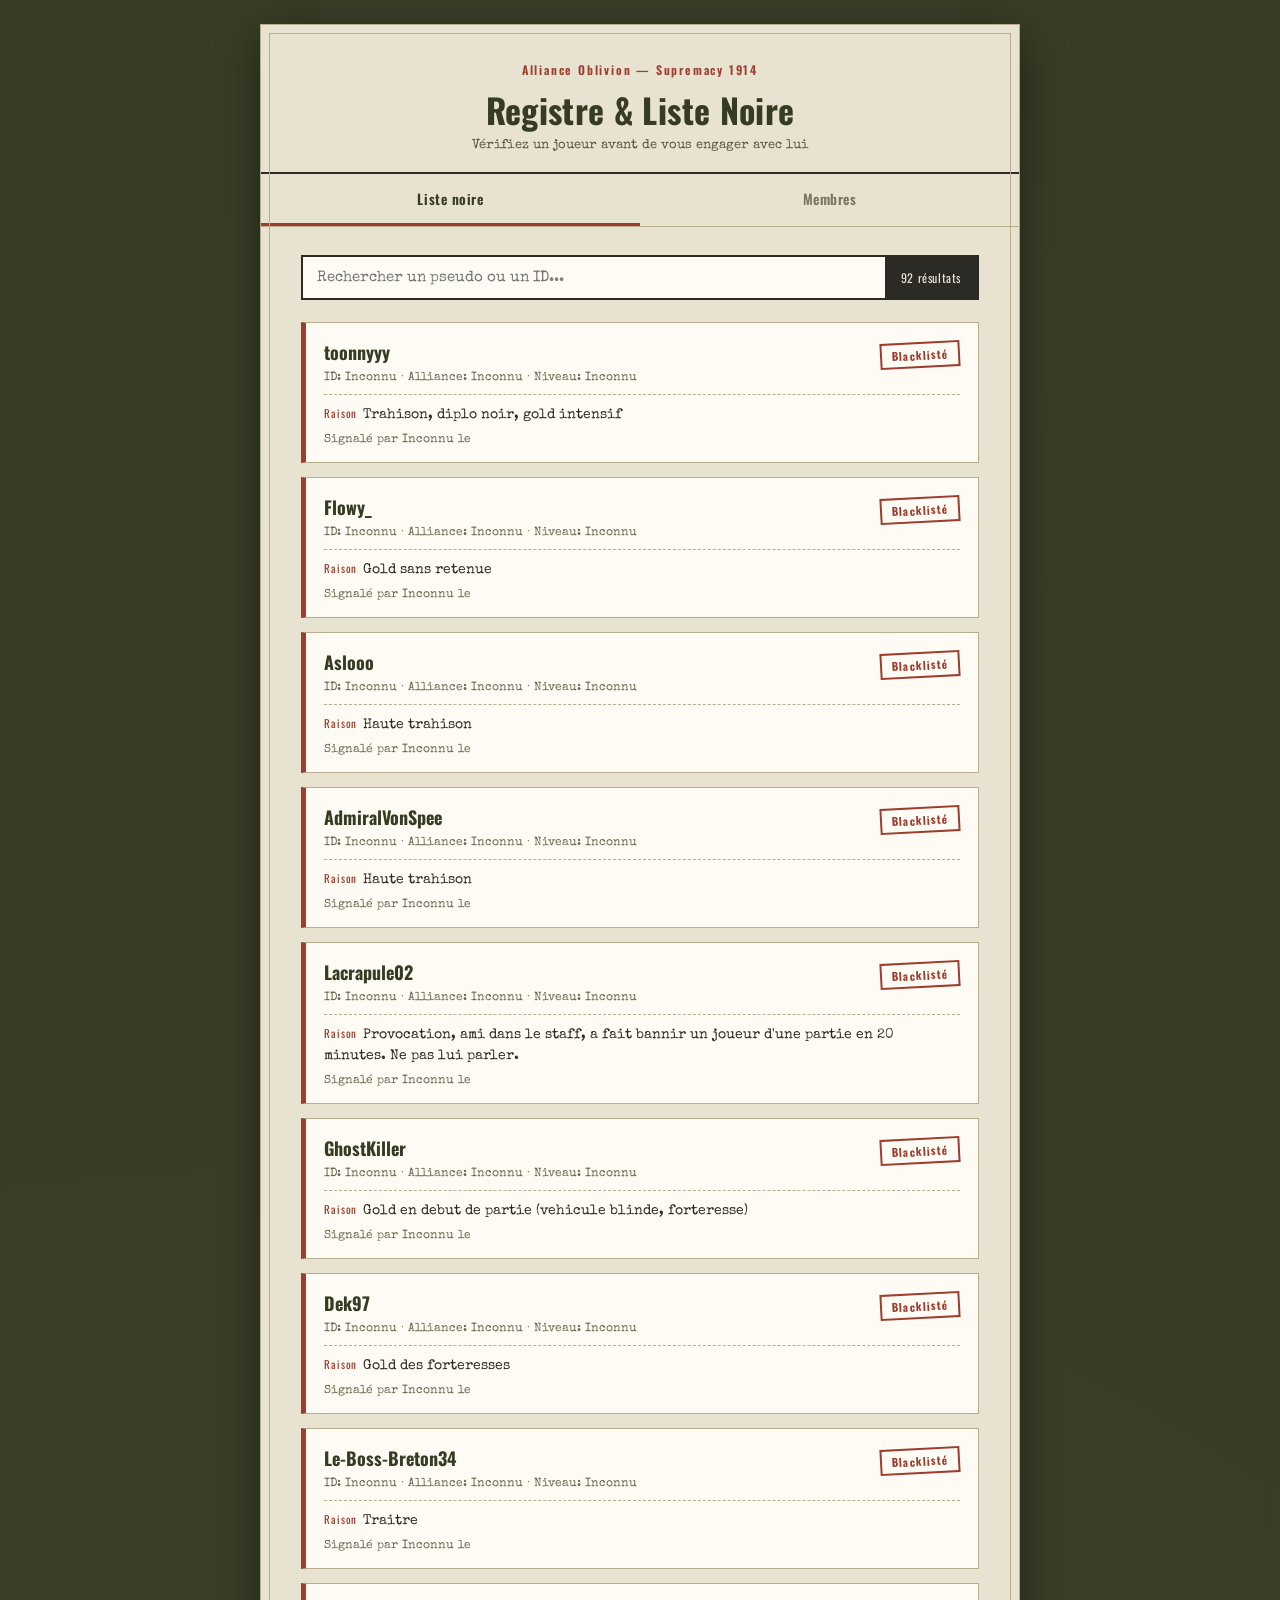
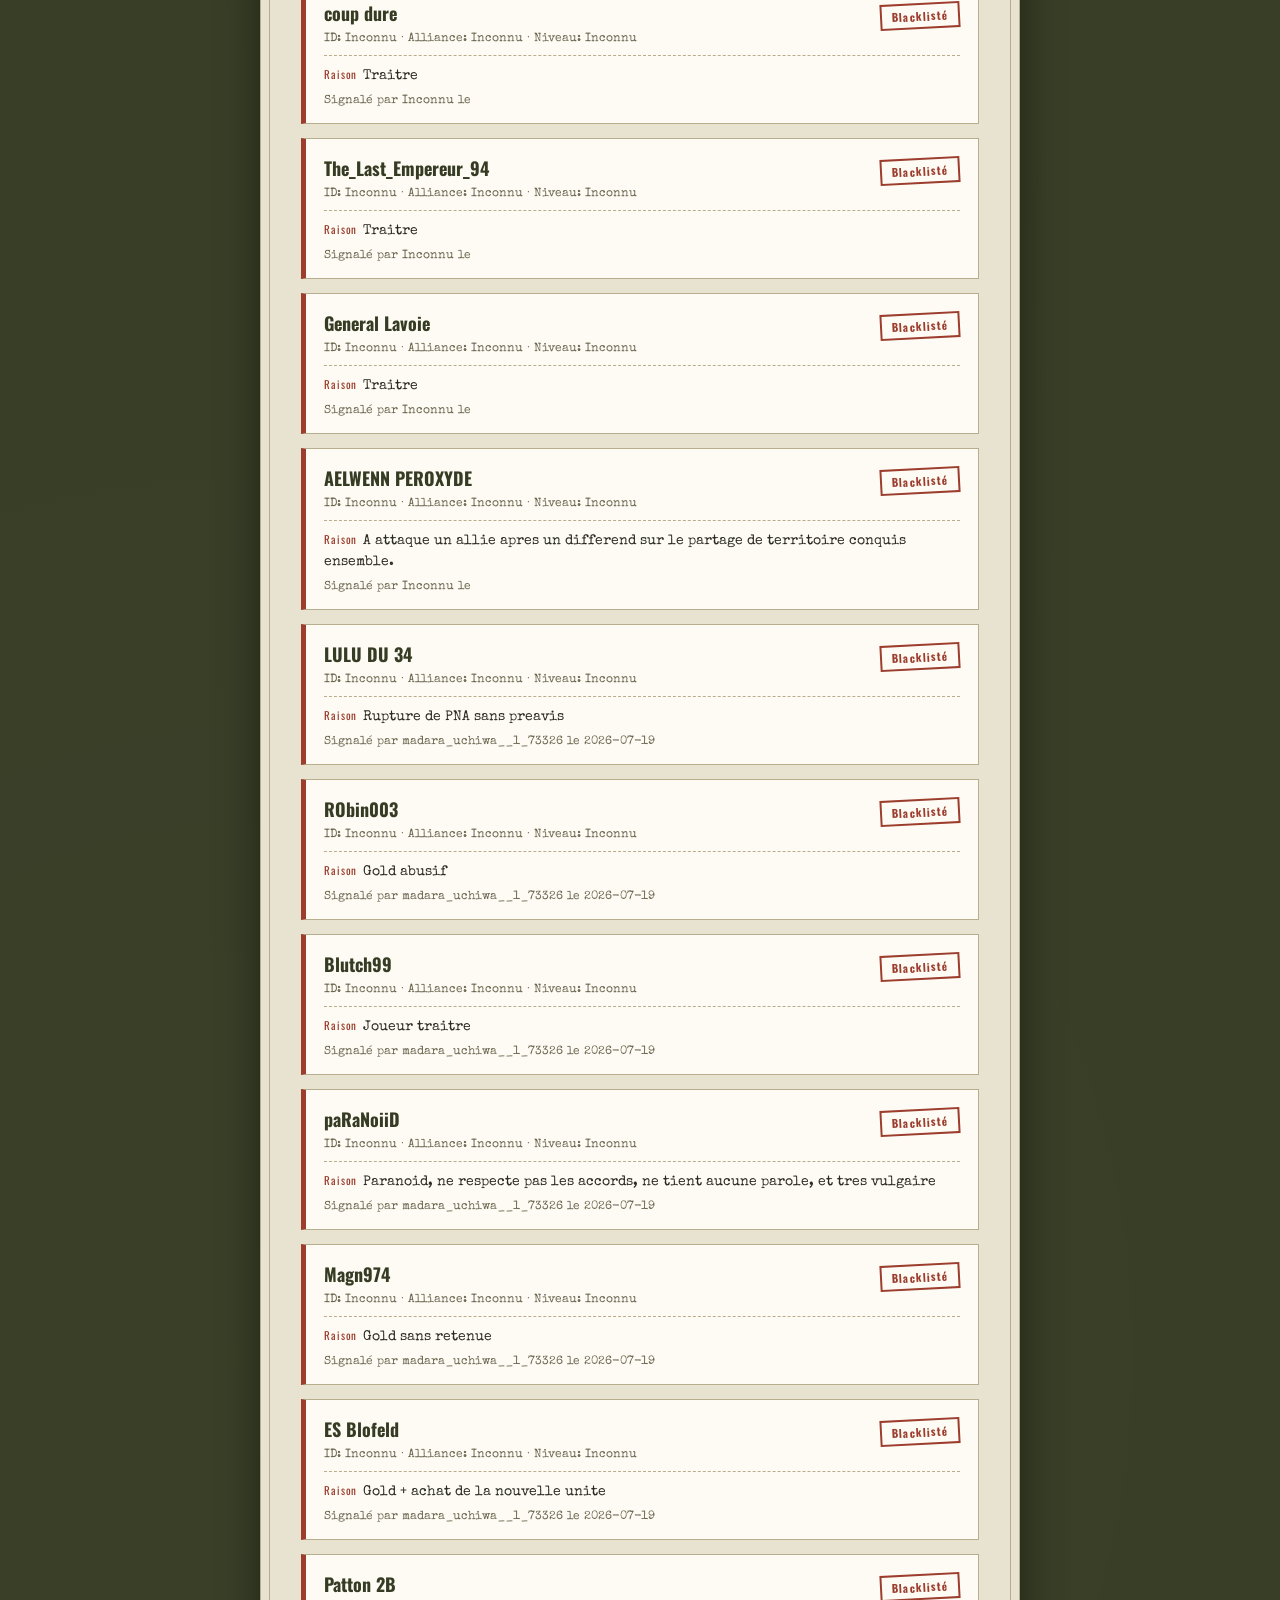
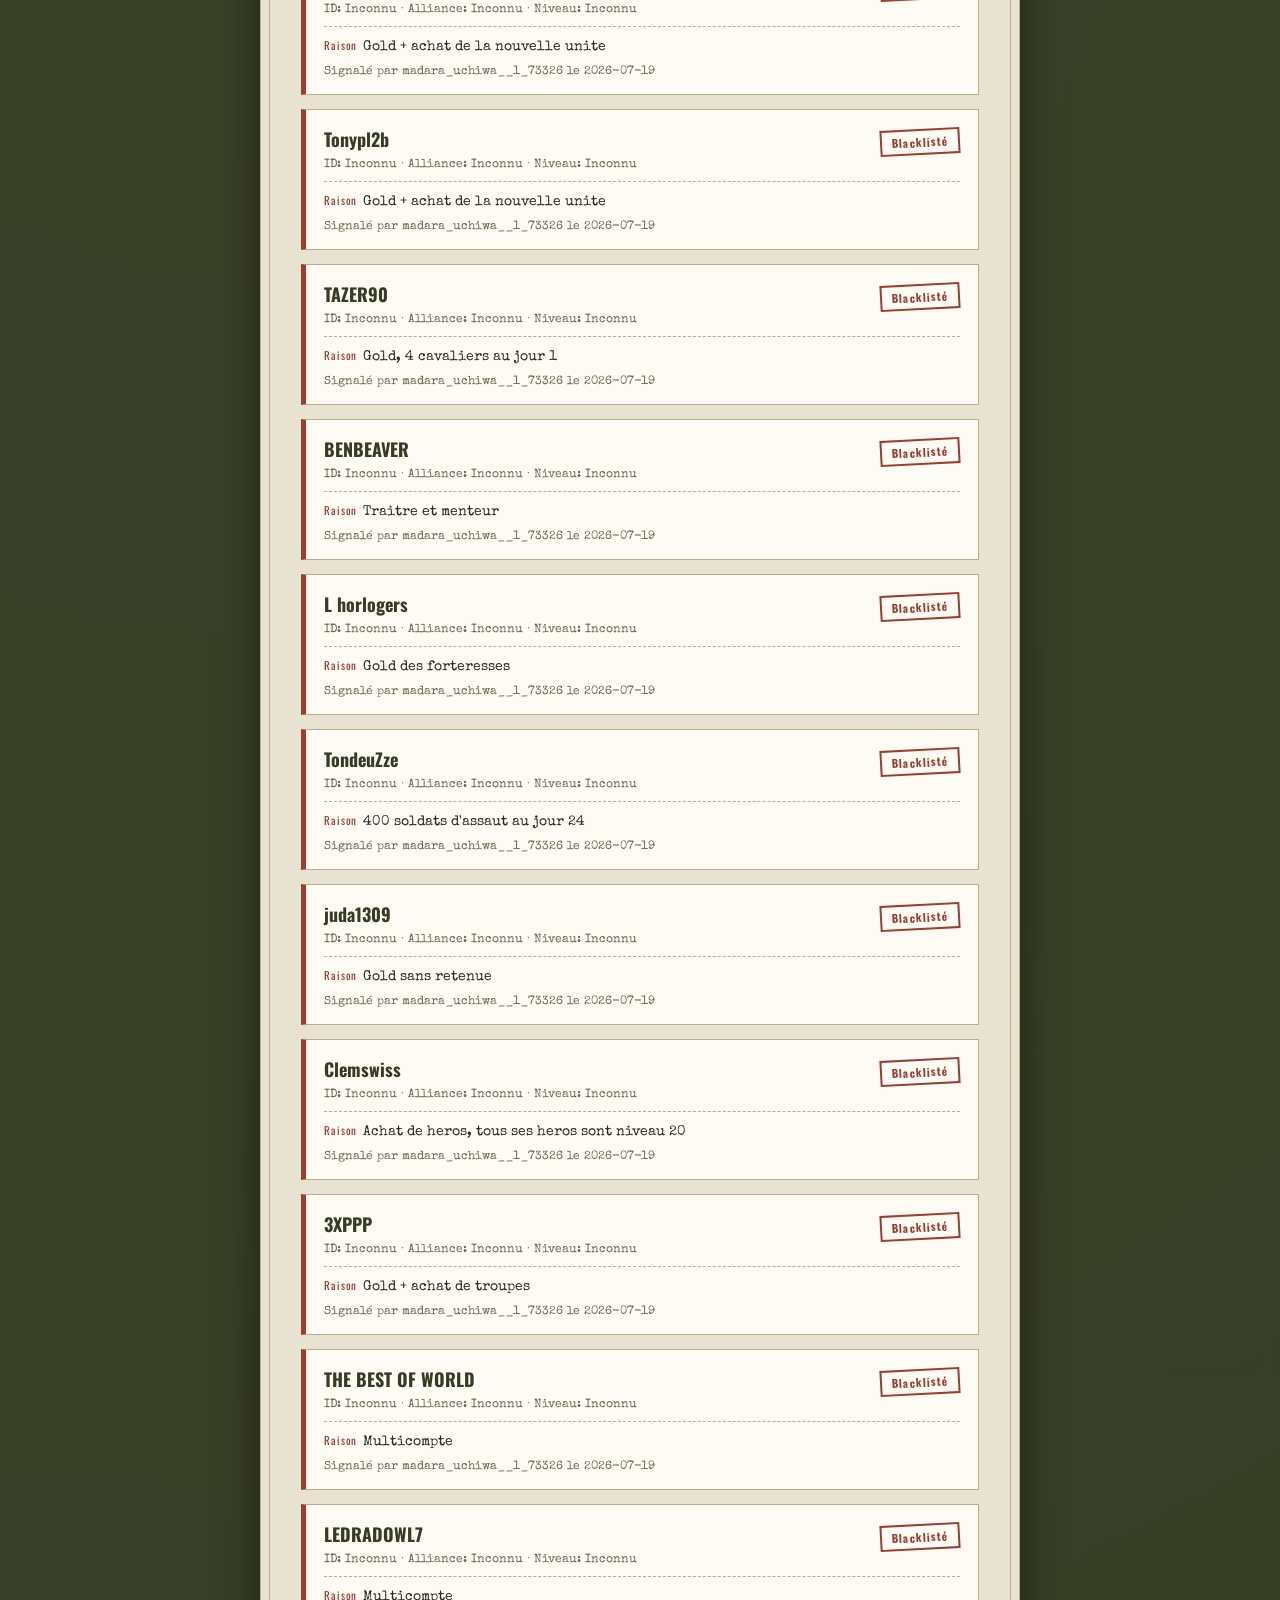
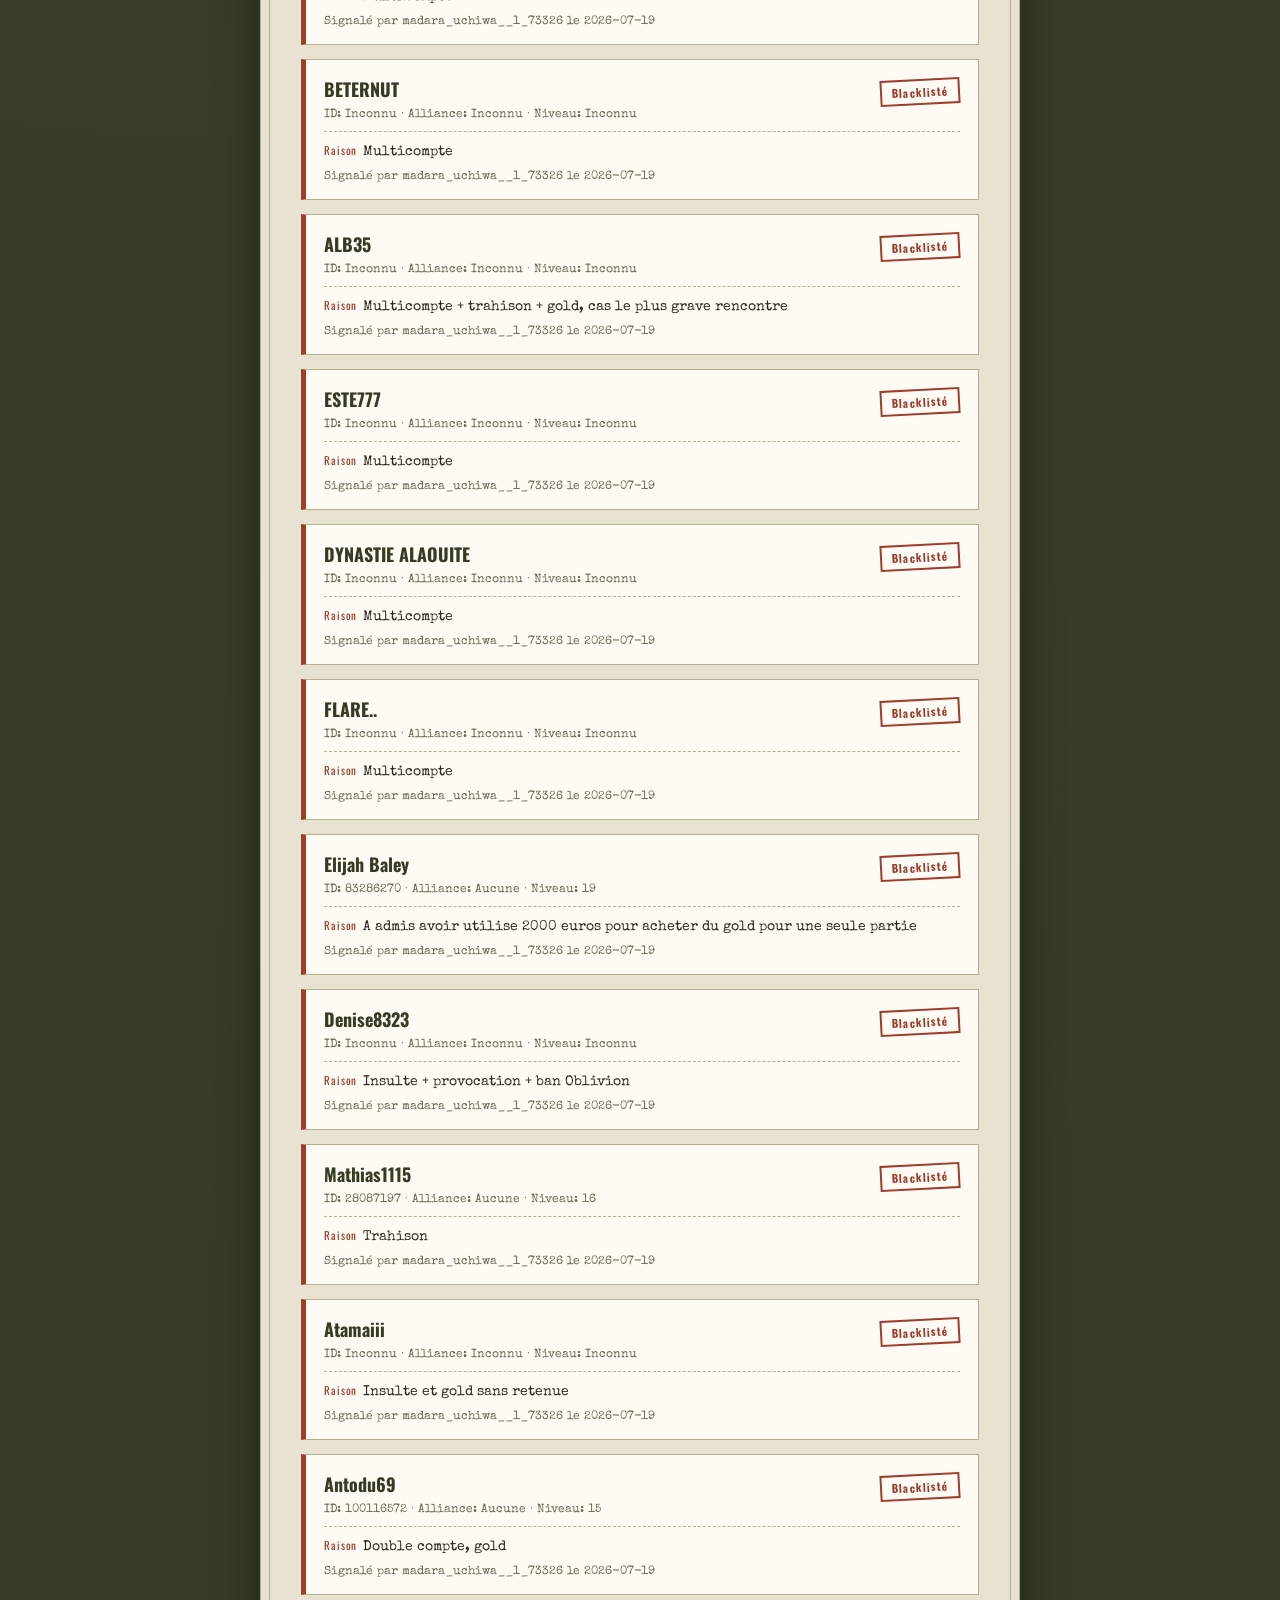
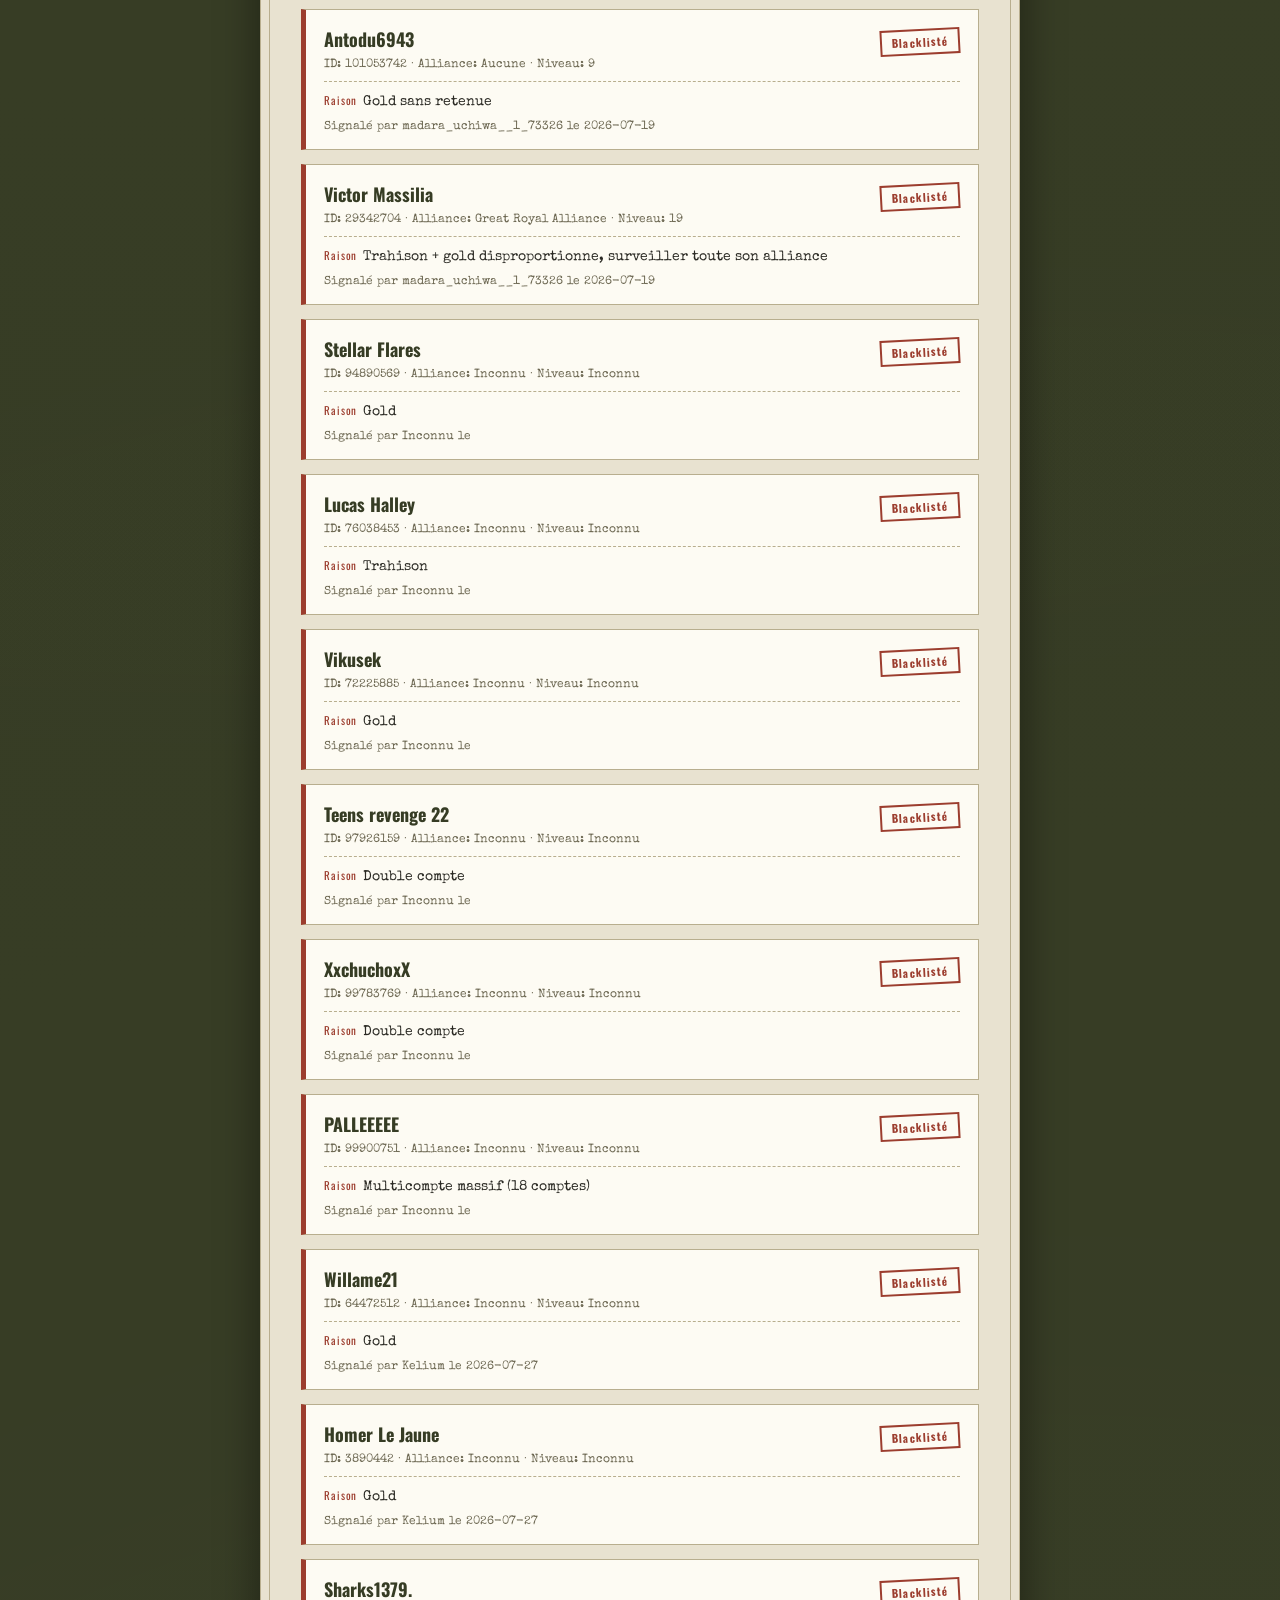
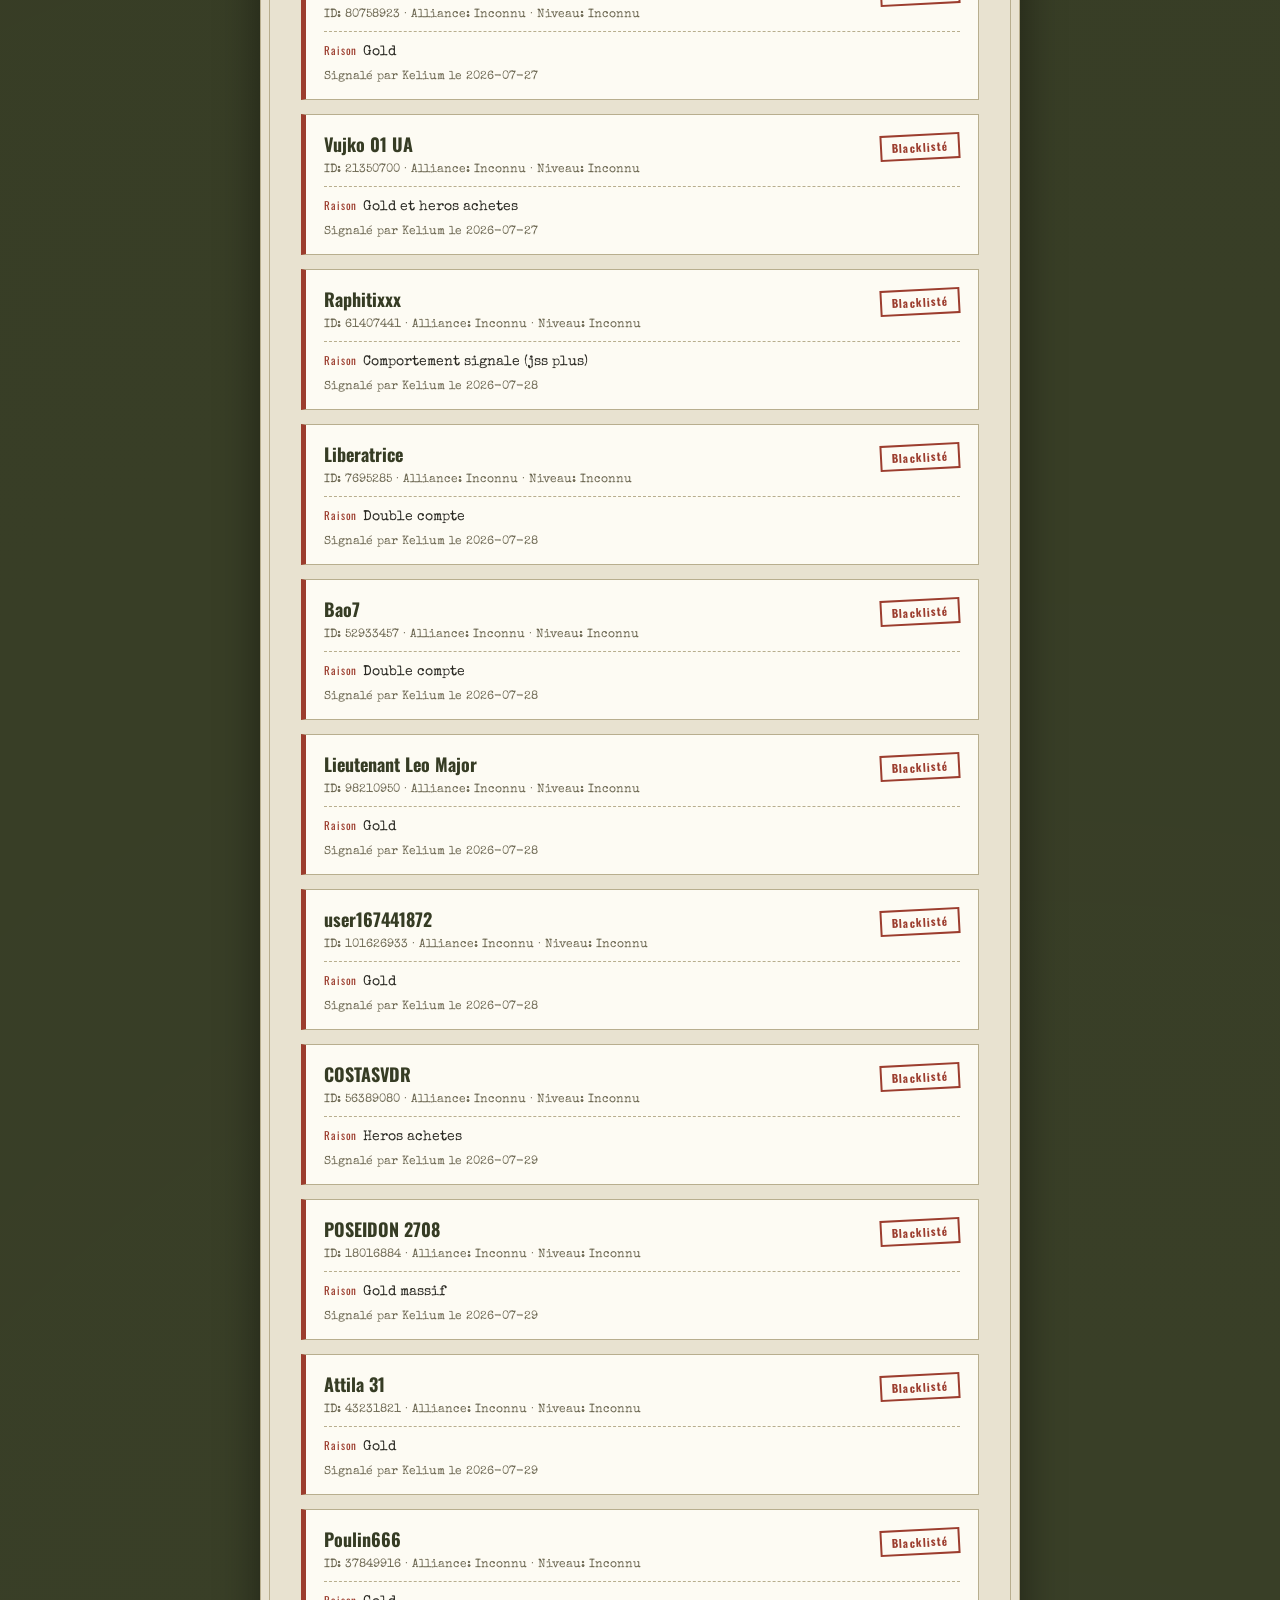
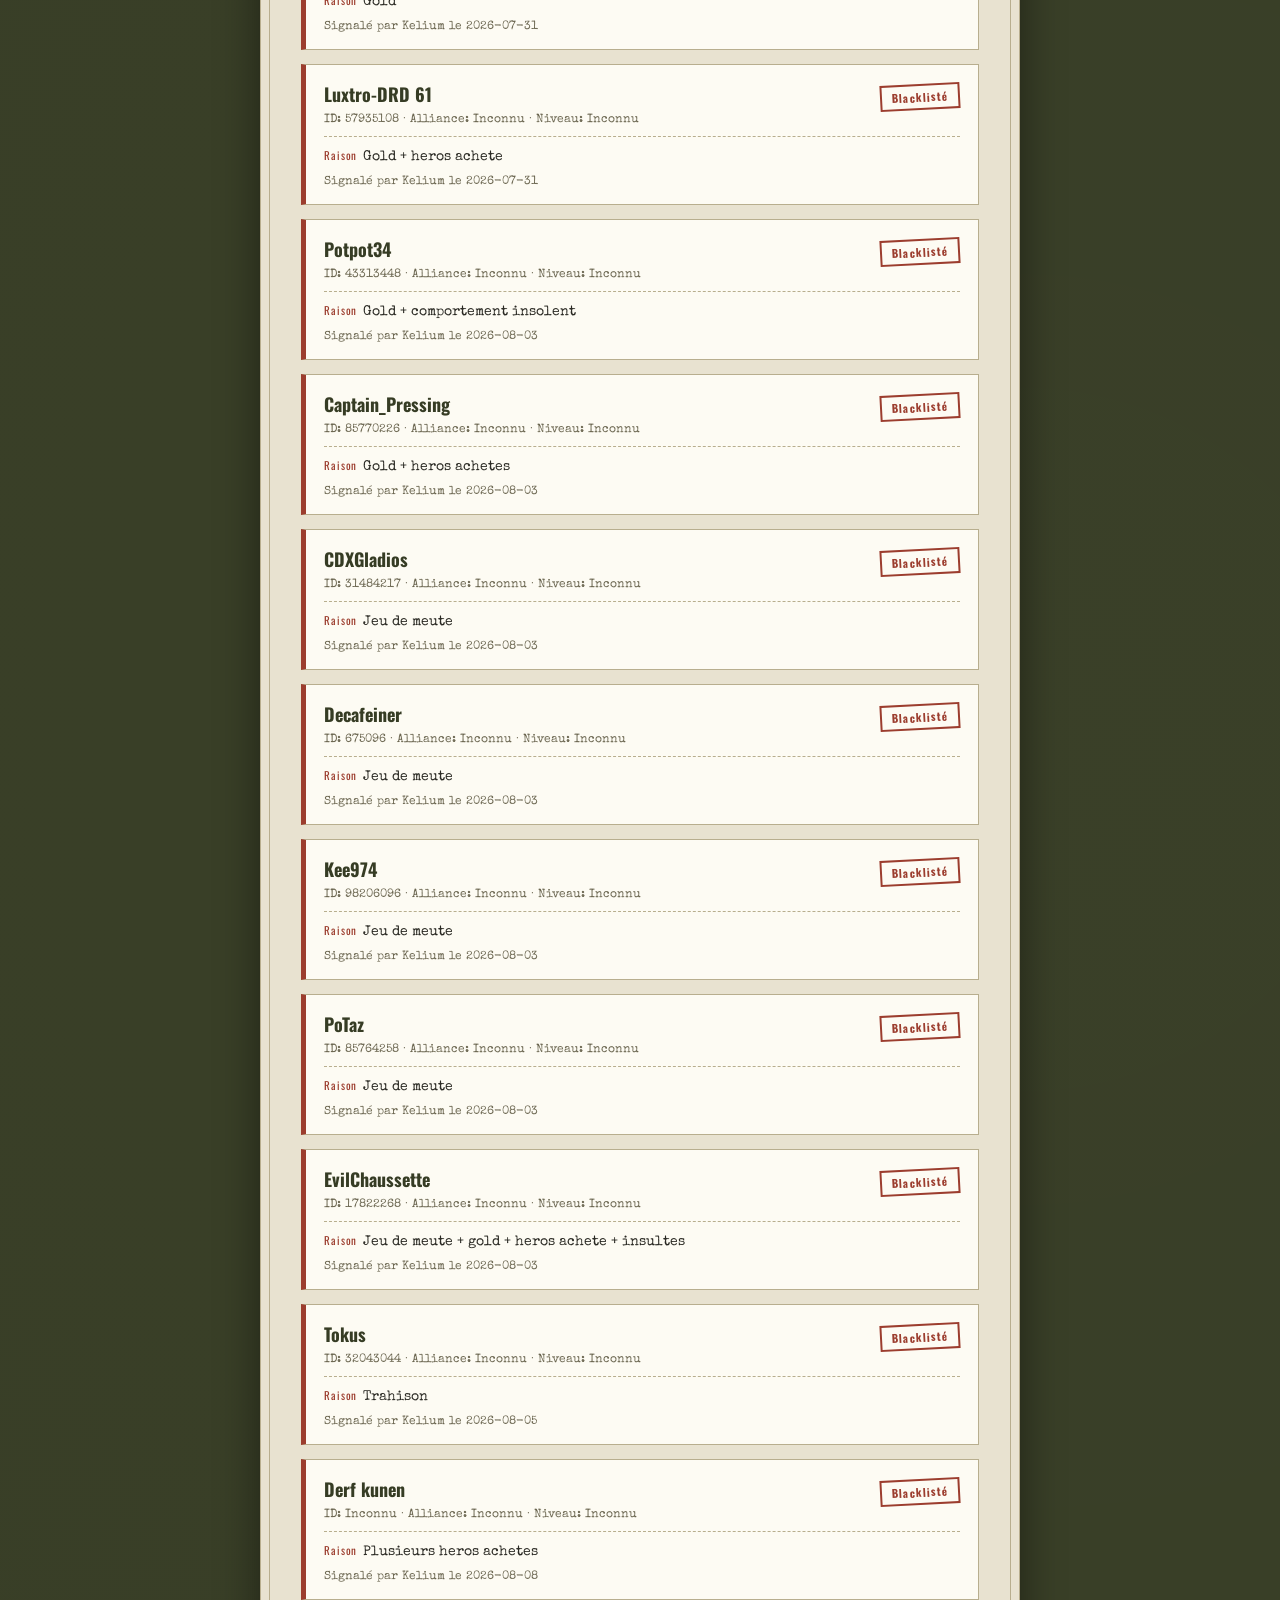
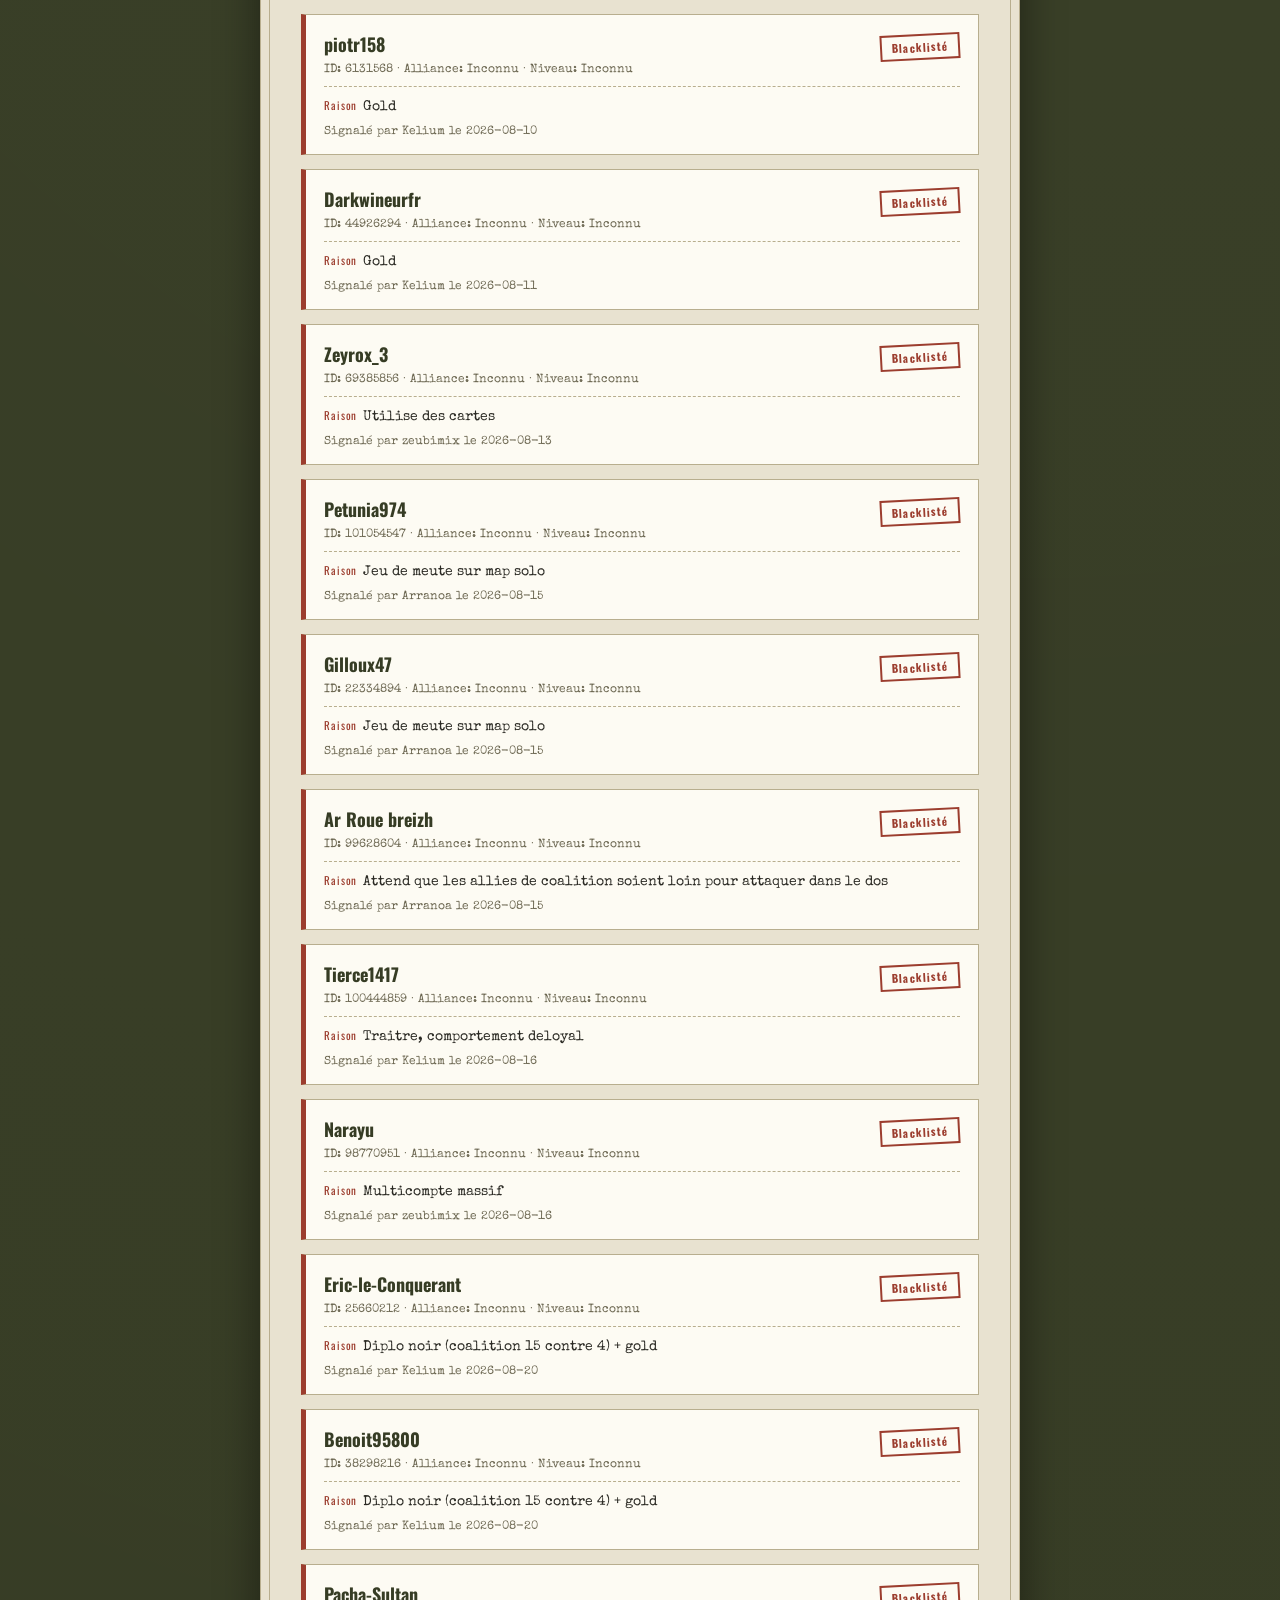
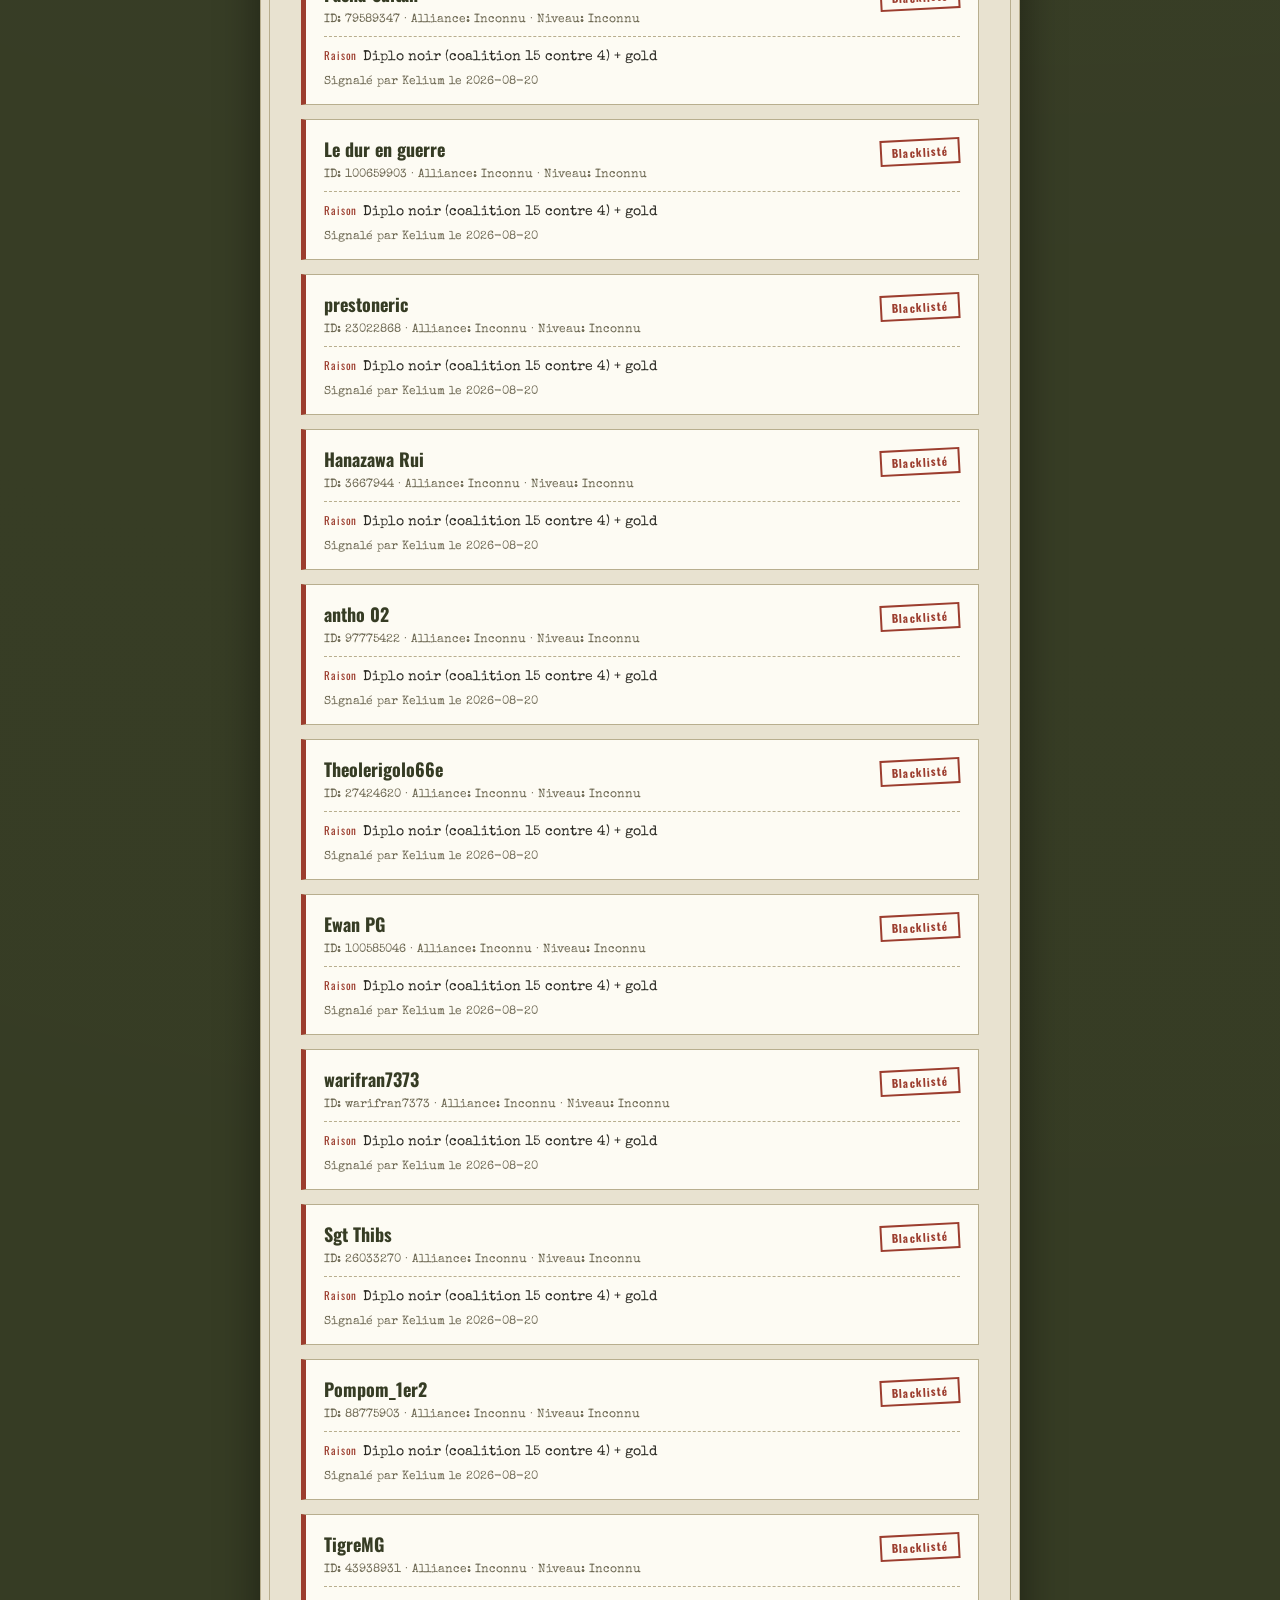
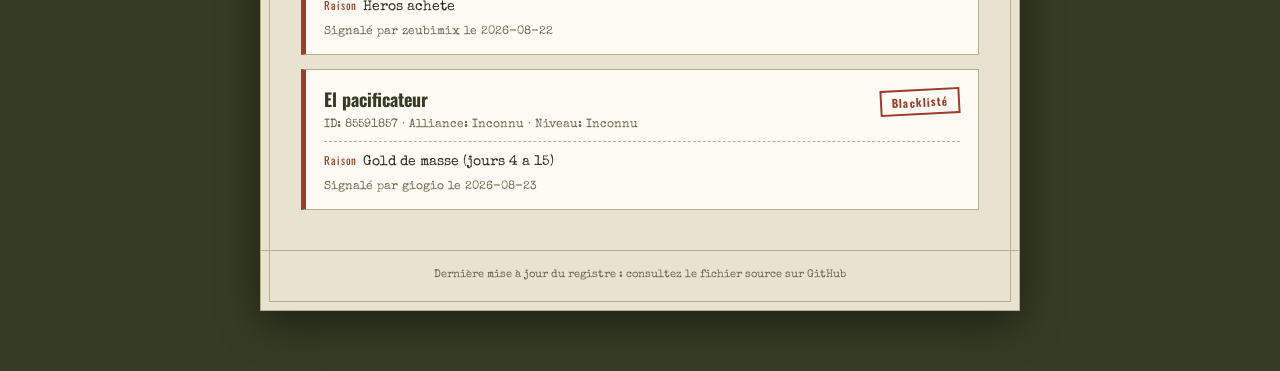
==== index.html @ e29a1b18 "Rename index.html.txt to index.html" ====
<!DOCTYPE html>
<html lang="fr">
<head>
<meta charset="UTF-8">
<meta name="viewport" content="width=device-width, initial-scale=1.0">
<title>Oblivion — Registre d'Alliance</title>
<style>
  @import url('https://fonts.googleapis.com/css2?family=Special+Elite&family=Oswald:wght@400;600;700&display=swap');

  :root {
    --paper: #e8e2d0;
    --paper-dark: #dcd4bc;
    --ink: #2b2a24;
    --olive: #4a5232;
    --olive-dark: #363c24;
    --rust: #9c3d2e;
    --rust-dark: #7a2f22;
    --gold: #a9884f;
    --line: #b8ae8e;
  }

  * { box-sizing: border-box; }

  body {
    margin: 0;
    background: var(--olive-dark);
    background-image:
      radial-gradient(circle at 20% 20%, rgba(255,255,255,0.02) 0, transparent 40%),
      radial-gradient(circle at 80% 70%, rgba(255,255,255,0.02) 0, transparent 40%);
    color: var(--ink);
    font-family: 'Special Elite', monospace;
    min-height: 100vh;
    padding: 24px 16px 60px;
  }

  .sheet {
    max-width: 760px;
    margin: 0 auto;
    background: var(--paper);
    border: 1px solid var(--line);
    box-shadow: 0 12px 40px rgba(0,0,0,0.45);
    position: relative;
  }

  .sheet::before {
    content: "";
    position: absolute;
    inset: 8px;
    border: 1px solid var(--line);
    pointer-events: none;
  }

  header {
    padding: 36px 40px 20px;
    border-bottom: 2px solid var(--ink);
    text-align: center;
  }

  .eyebrow {
    font-family: 'Oswald', sans-serif;
    font-weight: 600;
    font-size: 12px;
    letter-spacing: 0.15em;
    color: var(--rust);
  }

  h1 {
    font-family: 'Oswald', sans-serif;
    font-weight: 700;
    font-size: 34px;
    margin: 6px 0 4px;
    color: var(--olive-dark);
    letter-spacing: 0.01em;
  }

  .subtitle {
    font-size: 13px;
    color: #5a5646;
    margin: 0;
  }

  nav.tabs {
    display: flex;
    border-bottom: 1px solid var(--line);
  }

  nav.tabs button {
    flex: 1;
    background: none;
    border: none;
    font-family: 'Oswald', sans-serif;
    font-weight: 600;
    font-size: 14px;
    letter-spacing: 0.04em;
    padding: 14px 8px;
    color: #7a755f;
    cursor: pointer;
    border-bottom: 3px solid transparent;
  }

  nav.tabs button.active {
    color: var(--olive-dark);
    border-bottom-color: var(--rust);
  }

  .content { padding: 28px 40px 40px; }

  .search-row {
    display: flex;
    gap: 0;
    margin-bottom: 22px;
    border: 2px solid var(--ink);
  }

  .search-row input {
    flex: 1;
    padding: 13px 14px;
    font-family: 'Special Elite', monospace;
    font-size: 15px;
    background: #fdfbf3;
    border: none;
    color: var(--ink);
    outline: none;
  }

  .search-row .count {
    font-family: 'Oswald', sans-serif;
    font-size: 12px;
    display: flex;
    align-items: center;
    padding: 0 16px;
    background: var(--ink);
    color: var(--paper);
    letter-spacing: 0.05em;
    white-space: nowrap;
  }

  .results { display: flex; flex-direction: column; gap: 14px; }

  .card {
    border: 1px solid var(--line);
    background: #fdfbf3;
    padding: 16px 18px;
    position: relative;
    overflow: hidden;
  }

  .card.flagged { border-left: 5px solid var(--rust); }
  .card.clear { border-left: 5px solid var(--olive); }

  .card-top {
    display: flex;
    justify-content: space-between;
    align-items: baseline;
    gap: 12px;
    flex-wrap: wrap;
  }

  .card-name {
    font-family: 'Oswald', sans-serif;
    font-weight: 700;
    font-size: 18px;
    color: var(--olive-dark);
  }

  .stamp {
    font-family: 'Oswald', sans-serif;
    font-weight: 700;
    font-size: 11px;
    letter-spacing: 0.1em;
    padding: 3px 10px;
    border: 2px solid var(--rust);
    color: var(--rust);
    transform: rotate(-3deg);
    white-space: nowrap;
  }

  .stamp.ok {
    border-color: var(--olive);
    color: var(--olive);
  }

  .meta {
    font-size: 12px;
    color: #6b6650;
    margin-top: 4px;
  }

  .reason {
    margin-top: 10px;
    font-size: 14px;
    line-height: 1.5;
    color: var(--ink);
    border-top: 1px dashed var(--line);
    padding-top: 10px;
  }

  .reason .label {
    font-family: 'Oswald', sans-serif;
    font-size: 11px;
    letter-spacing: 0.08em;
    color: var(--rust);
    margin-right: 6px;
  }

  .empty {
    text-align: center;
    padding: 40px 20px;
    color: #7a755f;
    font-size: 14px;
  }

  .empty strong {
    display: block;
    font-family: 'Oswald', sans-serif;
    font-size: 16px;
    color: var(--olive-dark);
    margin-bottom: 6px;
  }

  footer {
    text-align: center;
    font-size: 11px;
    color: #6b6650;
    padding: 18px 40px 30px;
    border-top: 1px solid var(--line);
  }

  @media (max-width: 600px) {
    header, .content { padding-left: 22px; padding-right: 22px; }
    h1 { font-size: 26px; }
  }
</style>
</head>
<body>

<div class="sheet">
  <header>
    <div class="eyebrow">Alliance Oblivion — Supremacy 1914</div>
    <h1>Registre &amp; Liste Noire</h1>
    <p class="subtitle">Vérifiez un joueur avant de vous engager avec lui</p>
  </header>

  <nav class="tabs">
    <button class="active" data-tab="blacklist">Liste noire</button>
    <button data-tab="membres">Membres</button>
  </nav>

  <div class="content">
    <div class="search-row">
      <input id="search" type="text" placeholder="Rechercher un pseudo ou un ID...">
      <div class="count" id="count">0 résultat</div>
    </div>
    <div class="results" id="results"></div>
  </div>

  <footer>Dernière mise à jour du registre : consultez le fichier source sur GitHub</footer>
</div>

<script>
  let blacklist = [];
  let membres = [];
  let activeTab = 'blacklist';

  async function loadData() {
    try {
      const [blRes, memRes] = await Promise.all([
        fetch('blacklist.json').catch(() => null),
        fetch('membres.json').catch(() => null)
      ]);
      blacklist = blRes && blRes.ok ? await blRes.json() : [];
      membres = memRes && memRes.ok ? await memRes.json() : [];
    } catch (e) {
      blacklist = [];
      membres = [];
    }
    render('');
  }

  function normalize(s) {
    return (s || '').toString().toLowerCase();
  }

  function render(query) {
    const q = normalize(query);
    const resultsEl = document.getElementById('results');
    const countEl = document.getElementById('count');
    resultsEl.innerHTML = '';

    if (activeTab === 'blacklist') {
      const filtered = q
        ? blacklist.filter(p => normalize(p.pseudo).includes(q) || normalize(p.id_jeu).includes(q))
        : blacklist;

      countEl.textContent = filtered.length + (filtered.length > 1 ? ' résultats' : ' résultat');

      if (filtered.length === 0) {
        resultsEl.innerHTML = `<div class="empty">
          <strong>${q ? 'Aucun résultat' : 'La liste noire est vide'}</strong>
          ${q ? "Ce pseudo ou cet ID n'apparaît dans aucun signalement." : 'Aucun joueur signalé pour le moment.'}
        </div>`;
        return;
      }

      filtered.forEach(p => {
        const card = document.createElement('div');
        card.className = 'card flagged';
        card.innerHTML = `
          <div class="card-top">
            <div class="card-name">${escapeHtml(p.pseudo)}</div>
            <div class="stamp">Blacklisté</div>
          </div>
          <div class="meta">ID: ${escapeHtml(p.id_jeu || 'Inconnu')} · Alliance: ${escapeHtml(p.alliance || 'Inconnue')} · Niveau: ${escapeHtml(p.niveau || '?')}</div>
          <div class="reason"><span class="label">Raison</span>${escapeHtml(p.raison)}</div>
          <div class="meta" style="margin-top:8px;">Signalé par ${escapeHtml(p.ajoute_par || '?')} le ${escapeHtml(p.date_ajout || '')}</div>
        `;
        resultsEl.appendChild(card);
      });
    } else {
      const filtered = q
        ? membres.filter(m => normalize(m.pseudo).includes(q) || normalize(m.id_jeu).includes(q))
        : membres;

      countEl.textContent = filtered.length + (filtered.length > 1 ? ' résultats' : ' résultat');

      if (filtered.length === 0) {
        resultsEl.innerHTML = `<div class="empty">
          <strong>${q ? 'Aucun résultat' : 'Aucun membre enregistré'}</strong>
          ${q ? "Ce pseudo ou cet ID ne correspond à aucun membre." : ''}
        </div>`;
        return;
      }

      filtered.forEach(m => {
        const card = document.createElement('div');
        card.className = 'card clear';
        card.innerHTML = `
          <div class="card-top">
            <div class="card-name">${escapeHtml(m.pseudo)}</div>
            <div class="stamp ok">Membre</div>
          </div>
          <div class="meta">ID: ${escapeHtml(m.id_jeu || 'Inconnu')} · Niveau: ${escapeHtml(m.niveau || '?')} (le ${escapeHtml(m.date_niveau || '?')})</div>
          <div class="meta" style="margin-top:6px;">Victoires : ${escapeHtml(String(m.victoires ?? 0))}</div>
        `;
        resultsEl.appendChild(card);
      });
    }
  }

  function escapeHtml(str) {
    const div = document.createElement('div');
    div.textContent = str == null ? '' : str;
    return div.innerHTML;
  }

  document.querySelectorAll('nav.tabs button').forEach(btn => {
    btn.addEventListener('click', () => {
      document.querySelectorAll('nav.tabs button').forEach(b => b.classList.remove('active'));
      btn.classList.add('active');
      activeTab = btn.dataset.tab;
      document.getElementById('search').value = '';
      render('');
    });
  });

  document.getElementById('search').addEventListener('input', (e) => render(e.target.value));

  loadData();
</script>

</body>
</html>
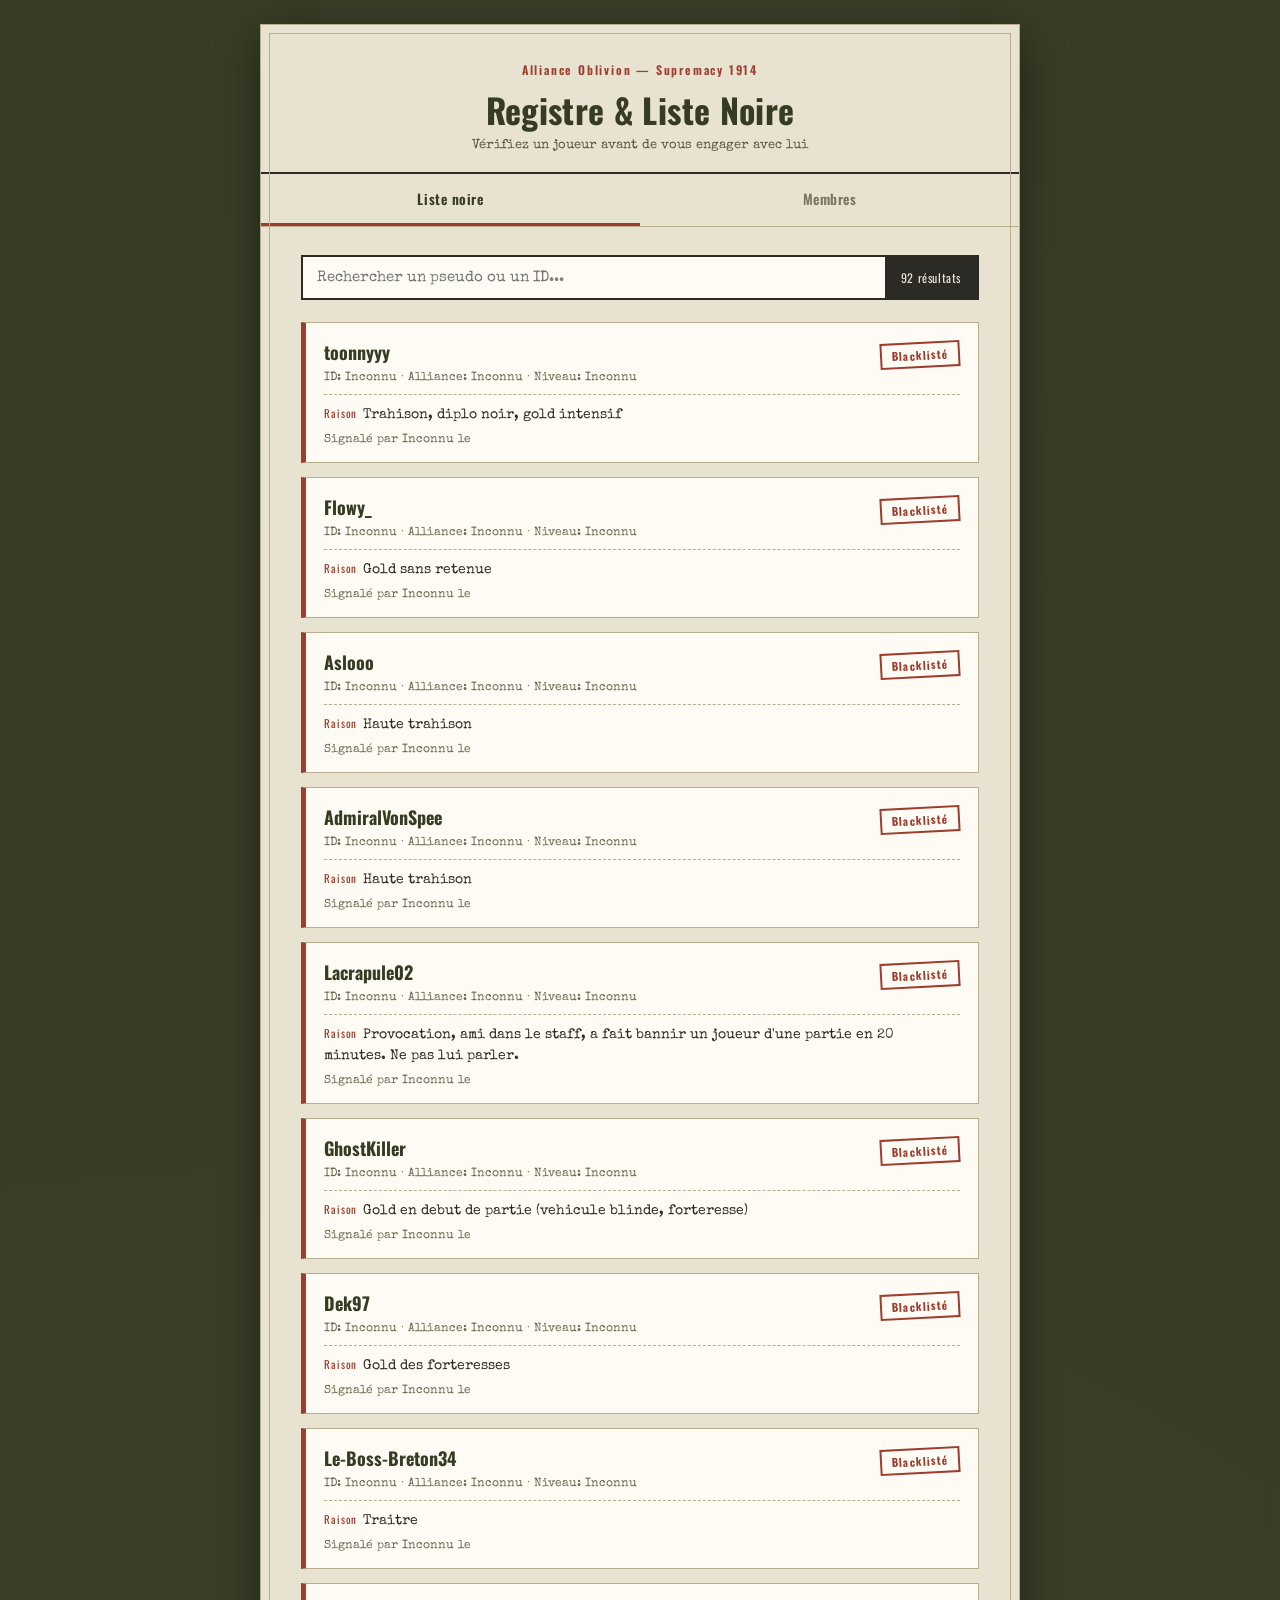
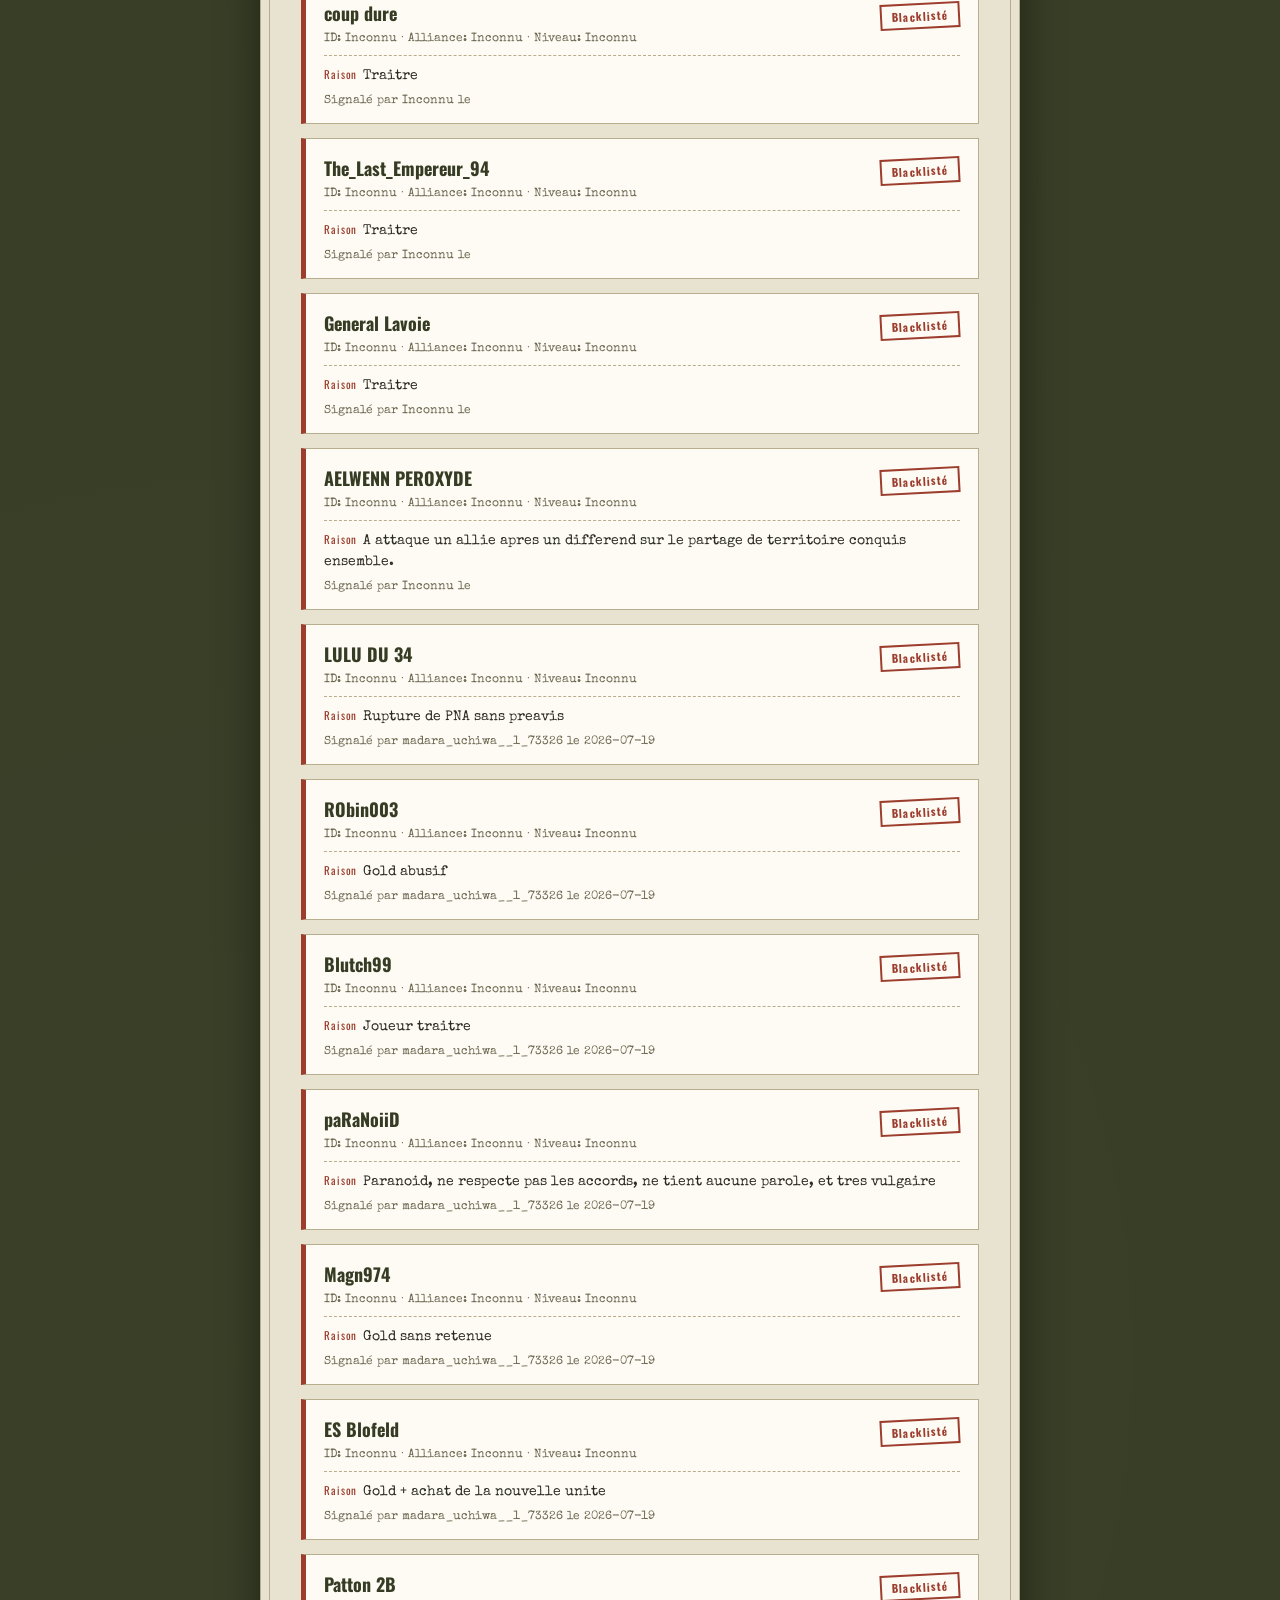
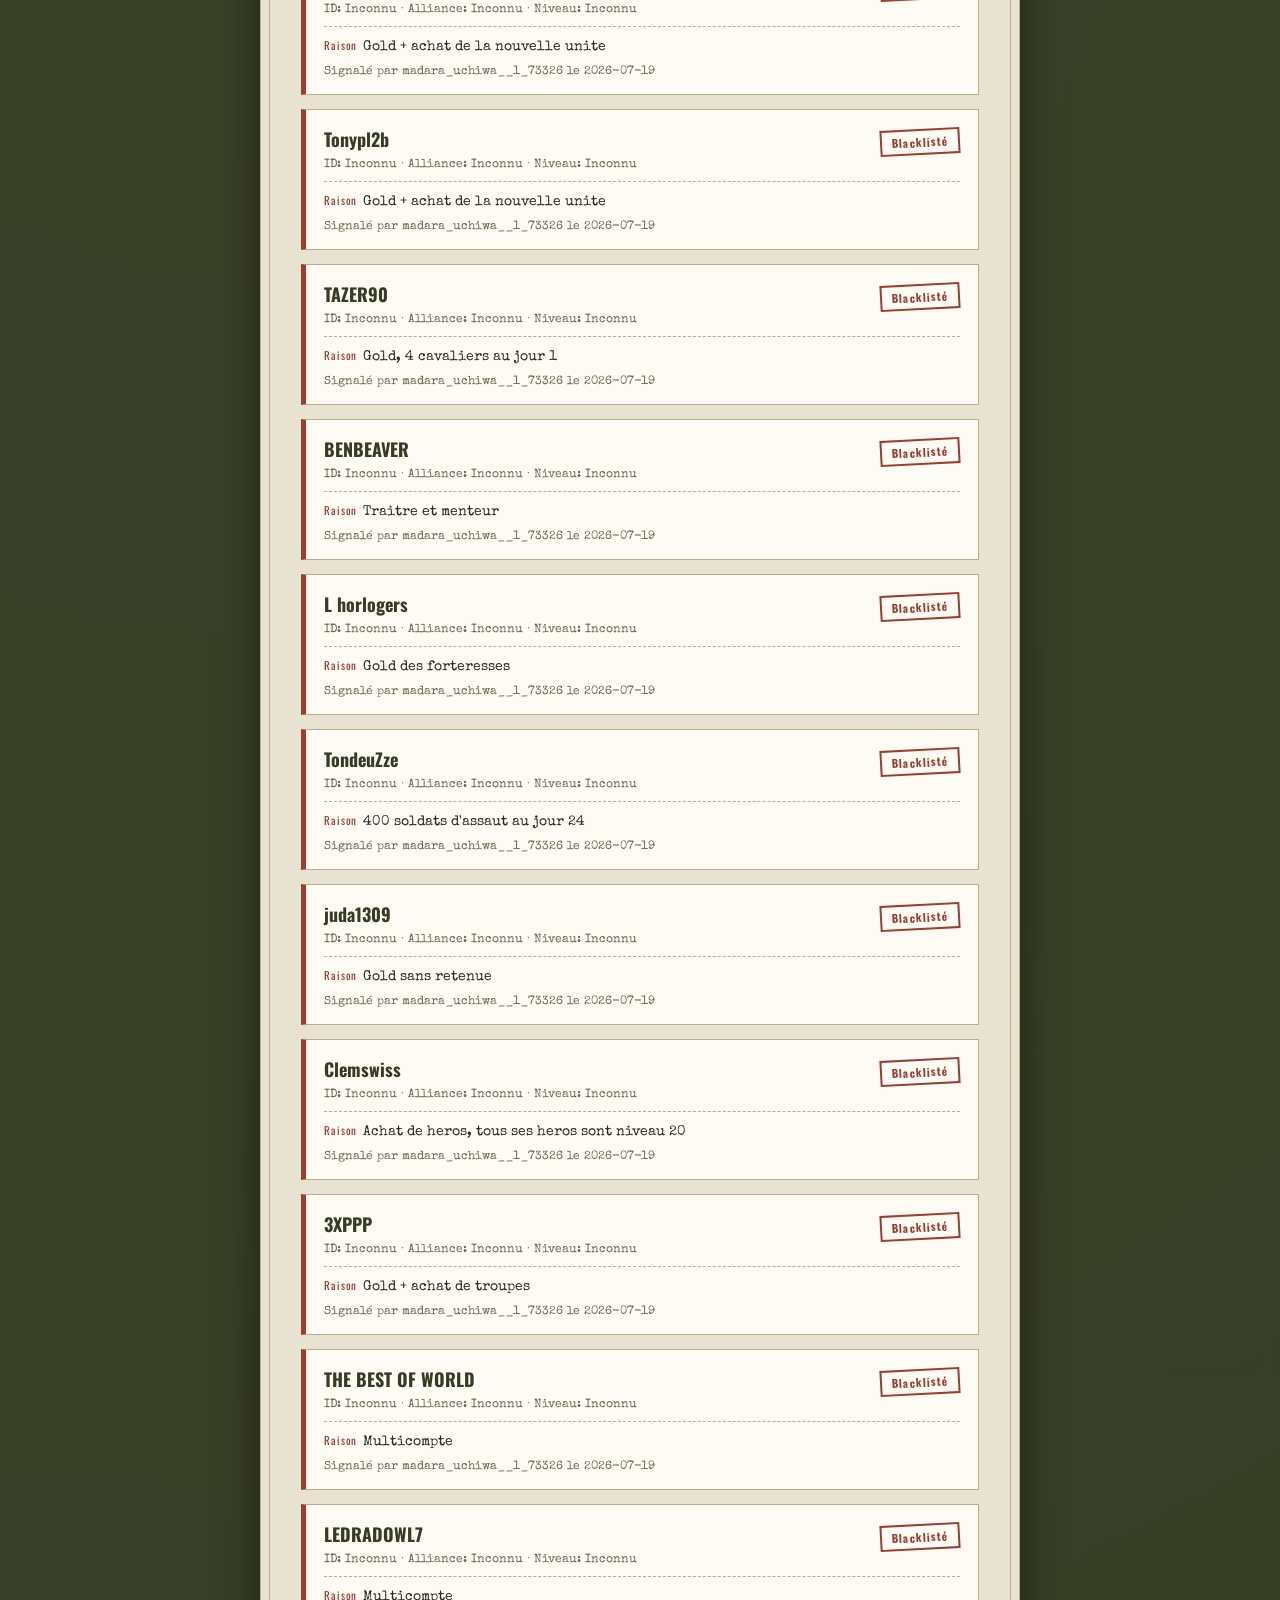
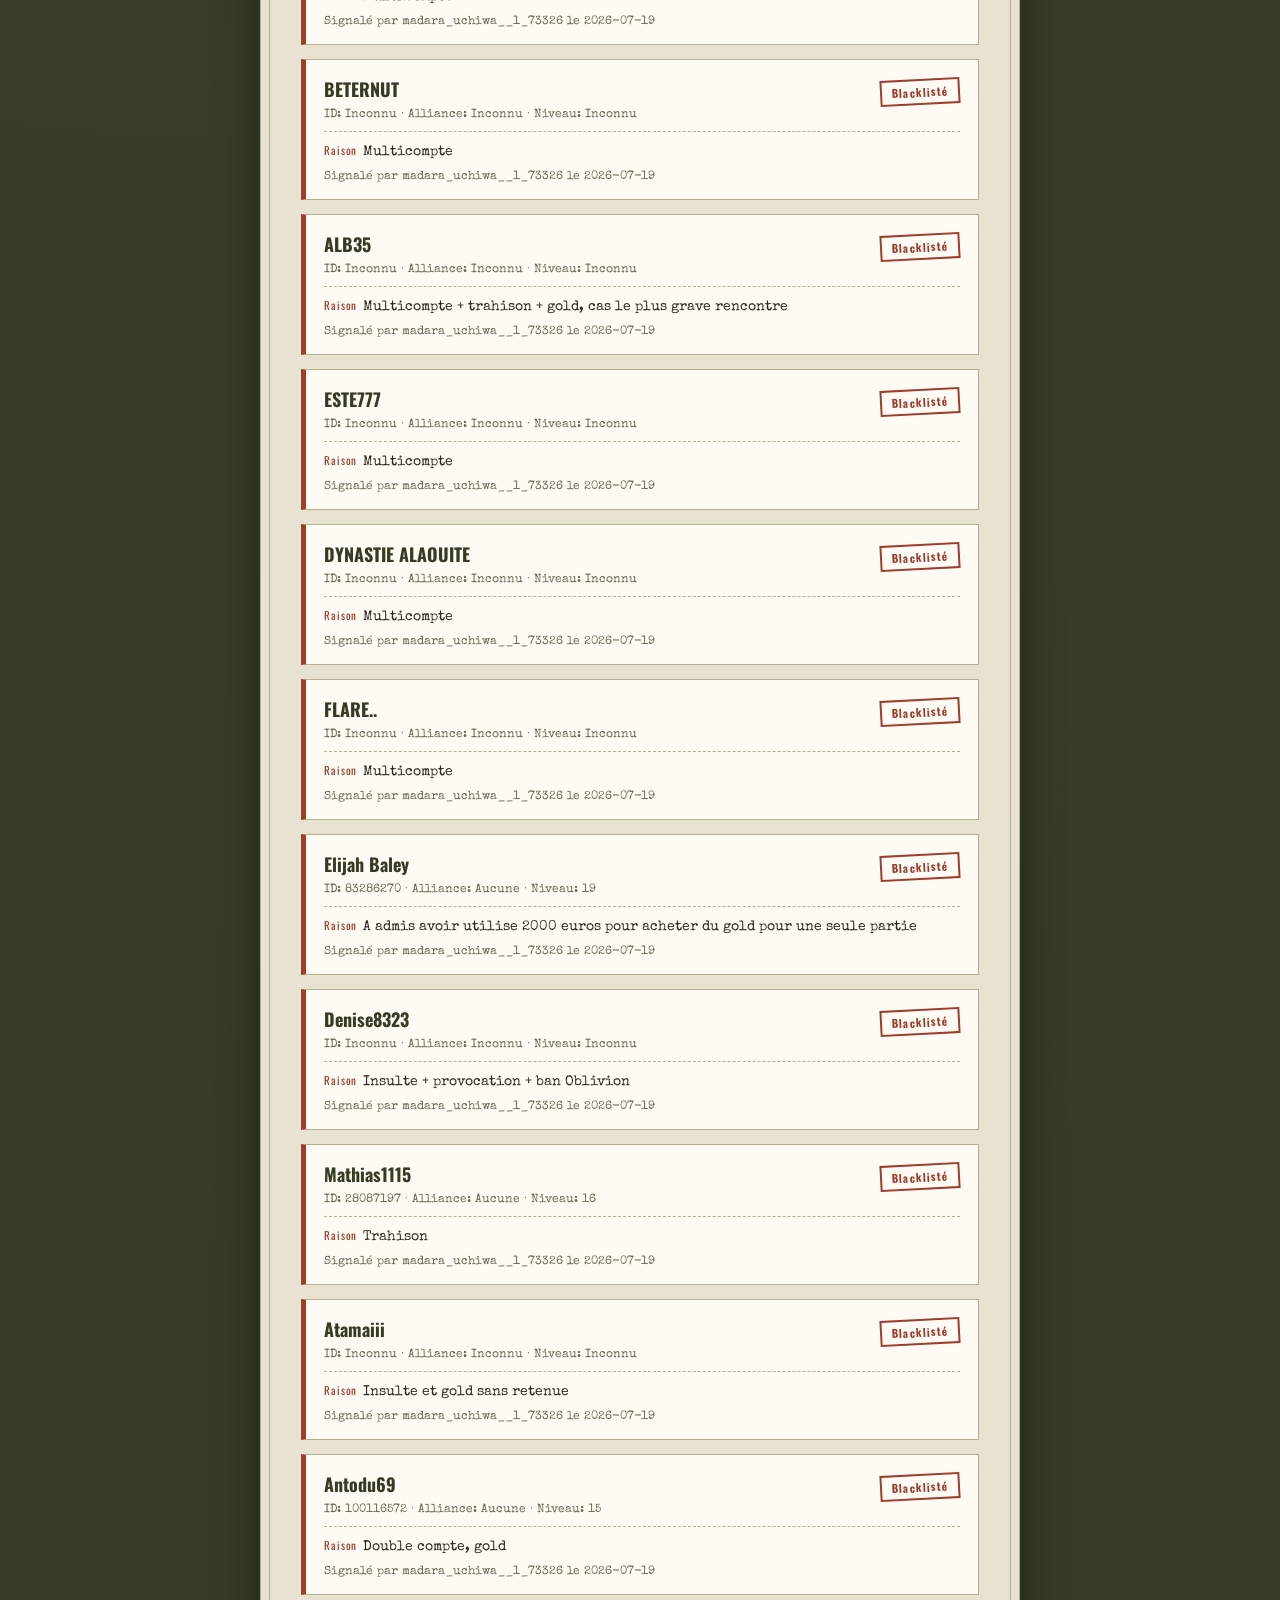
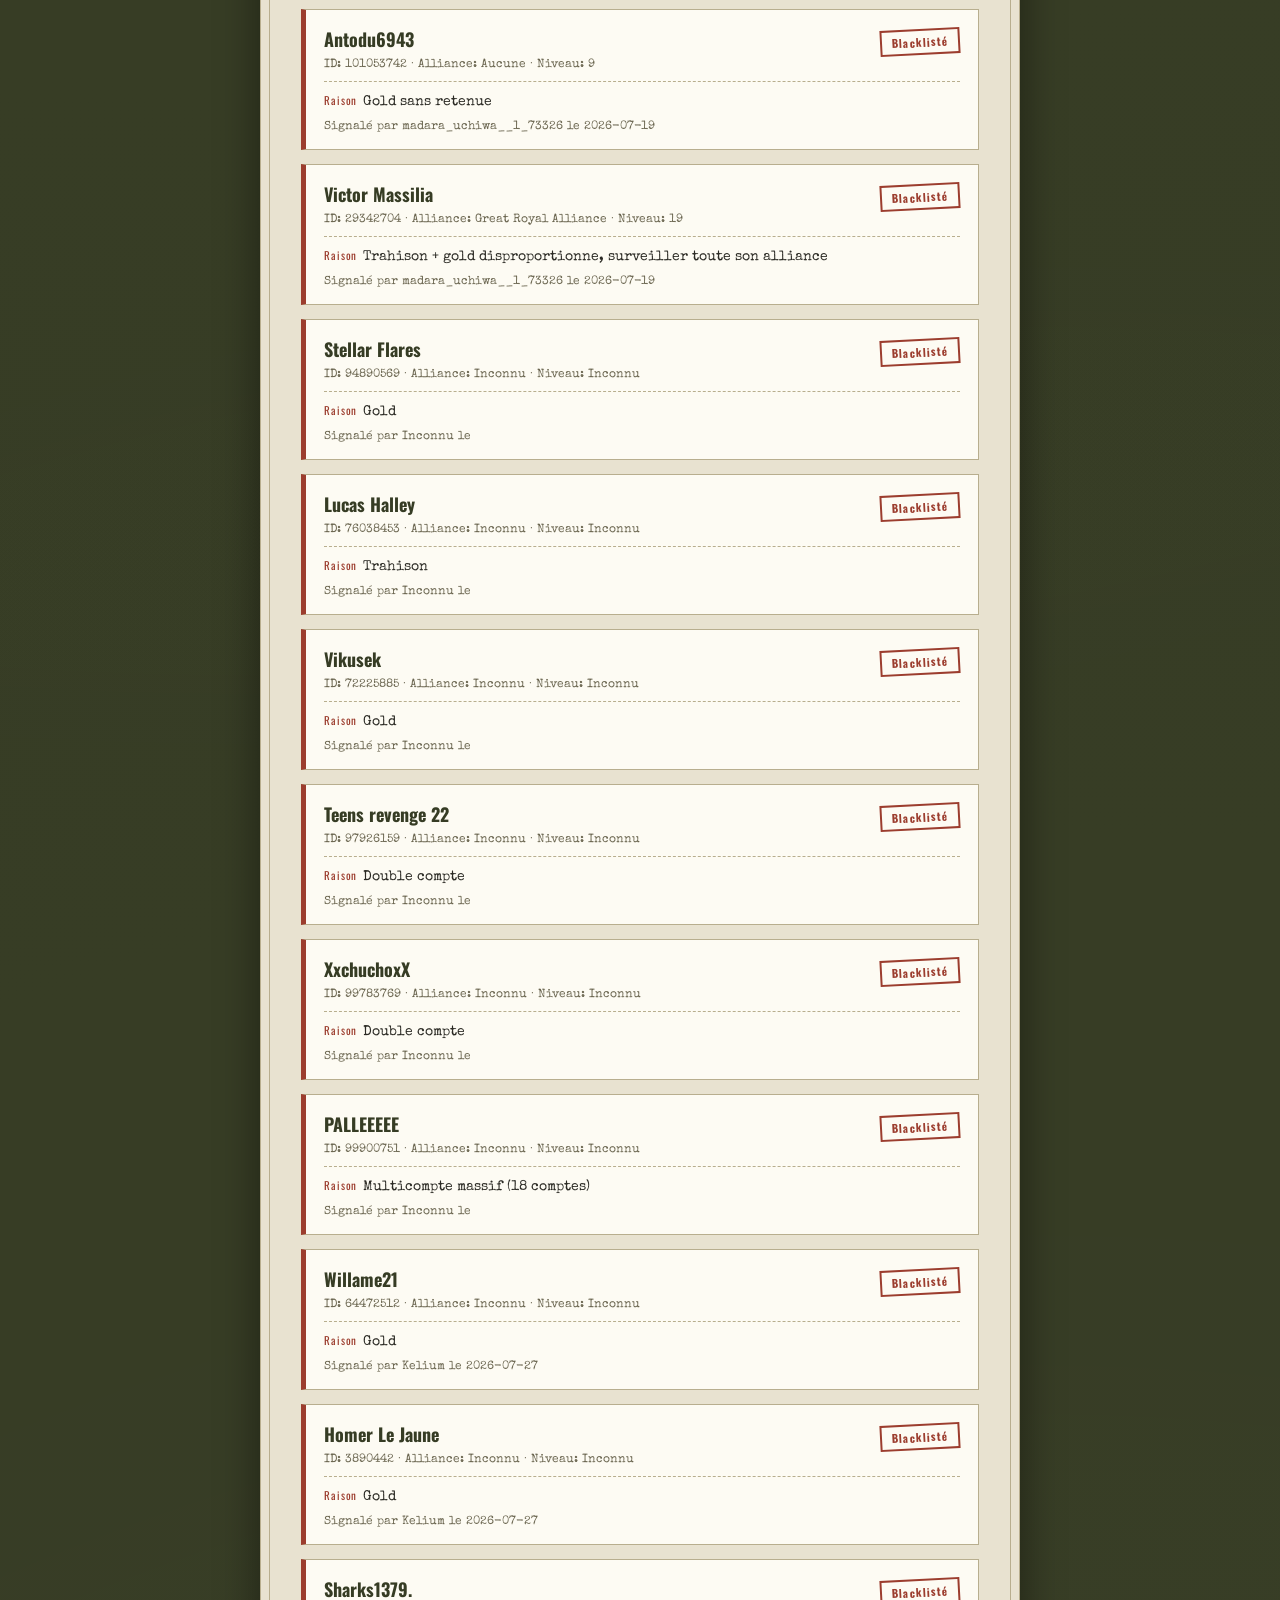
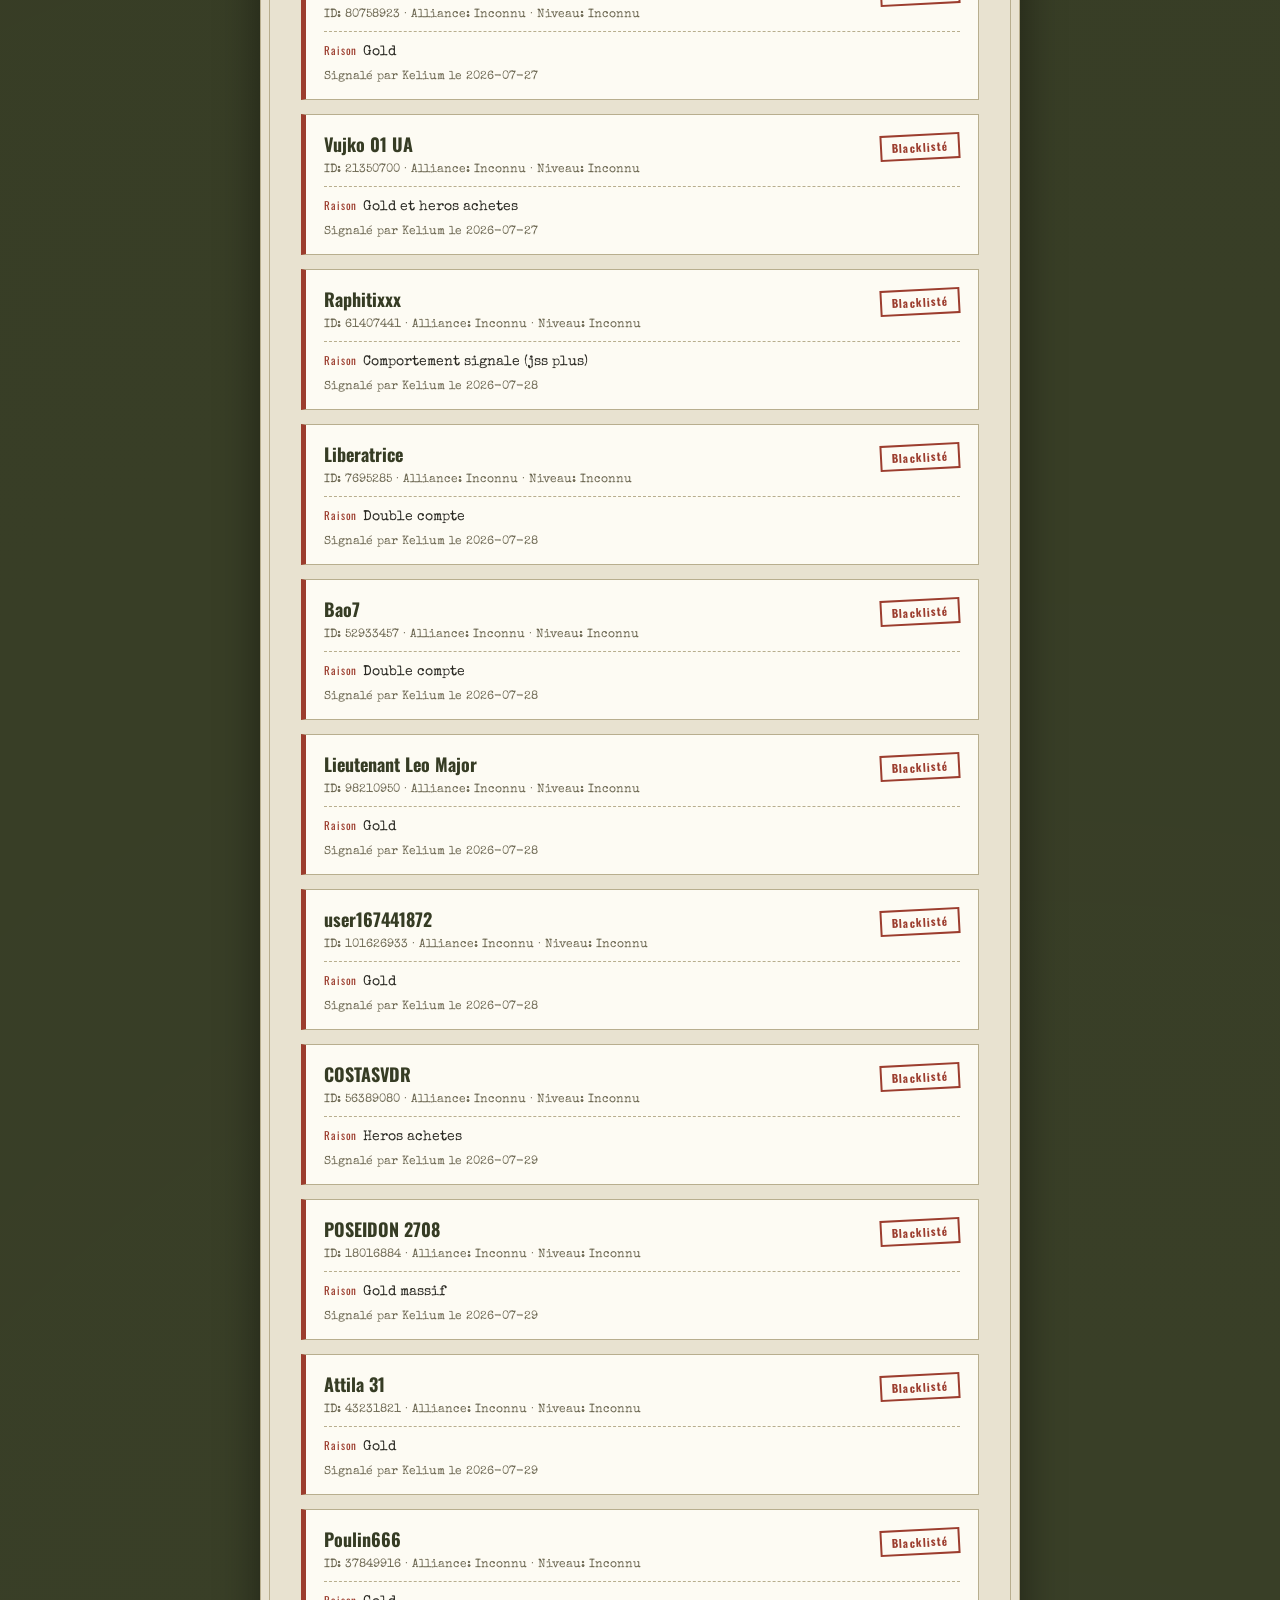
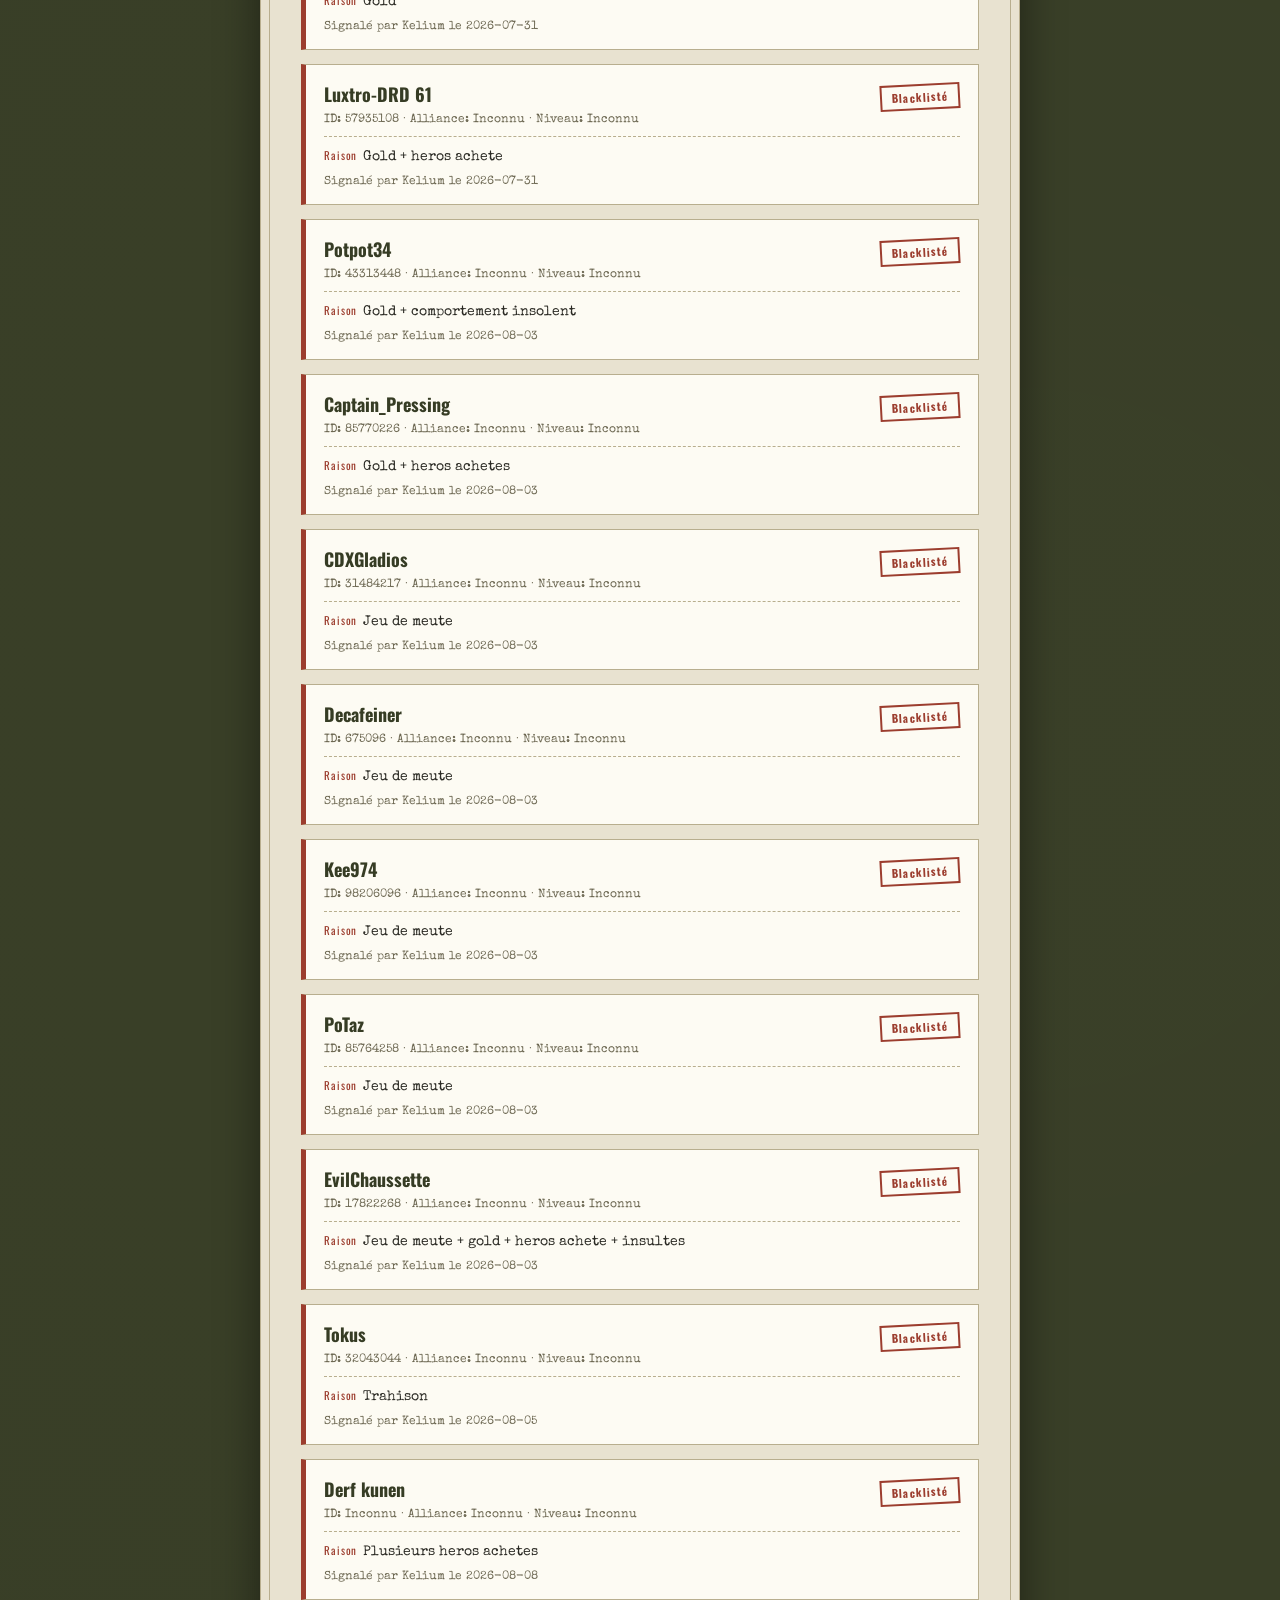
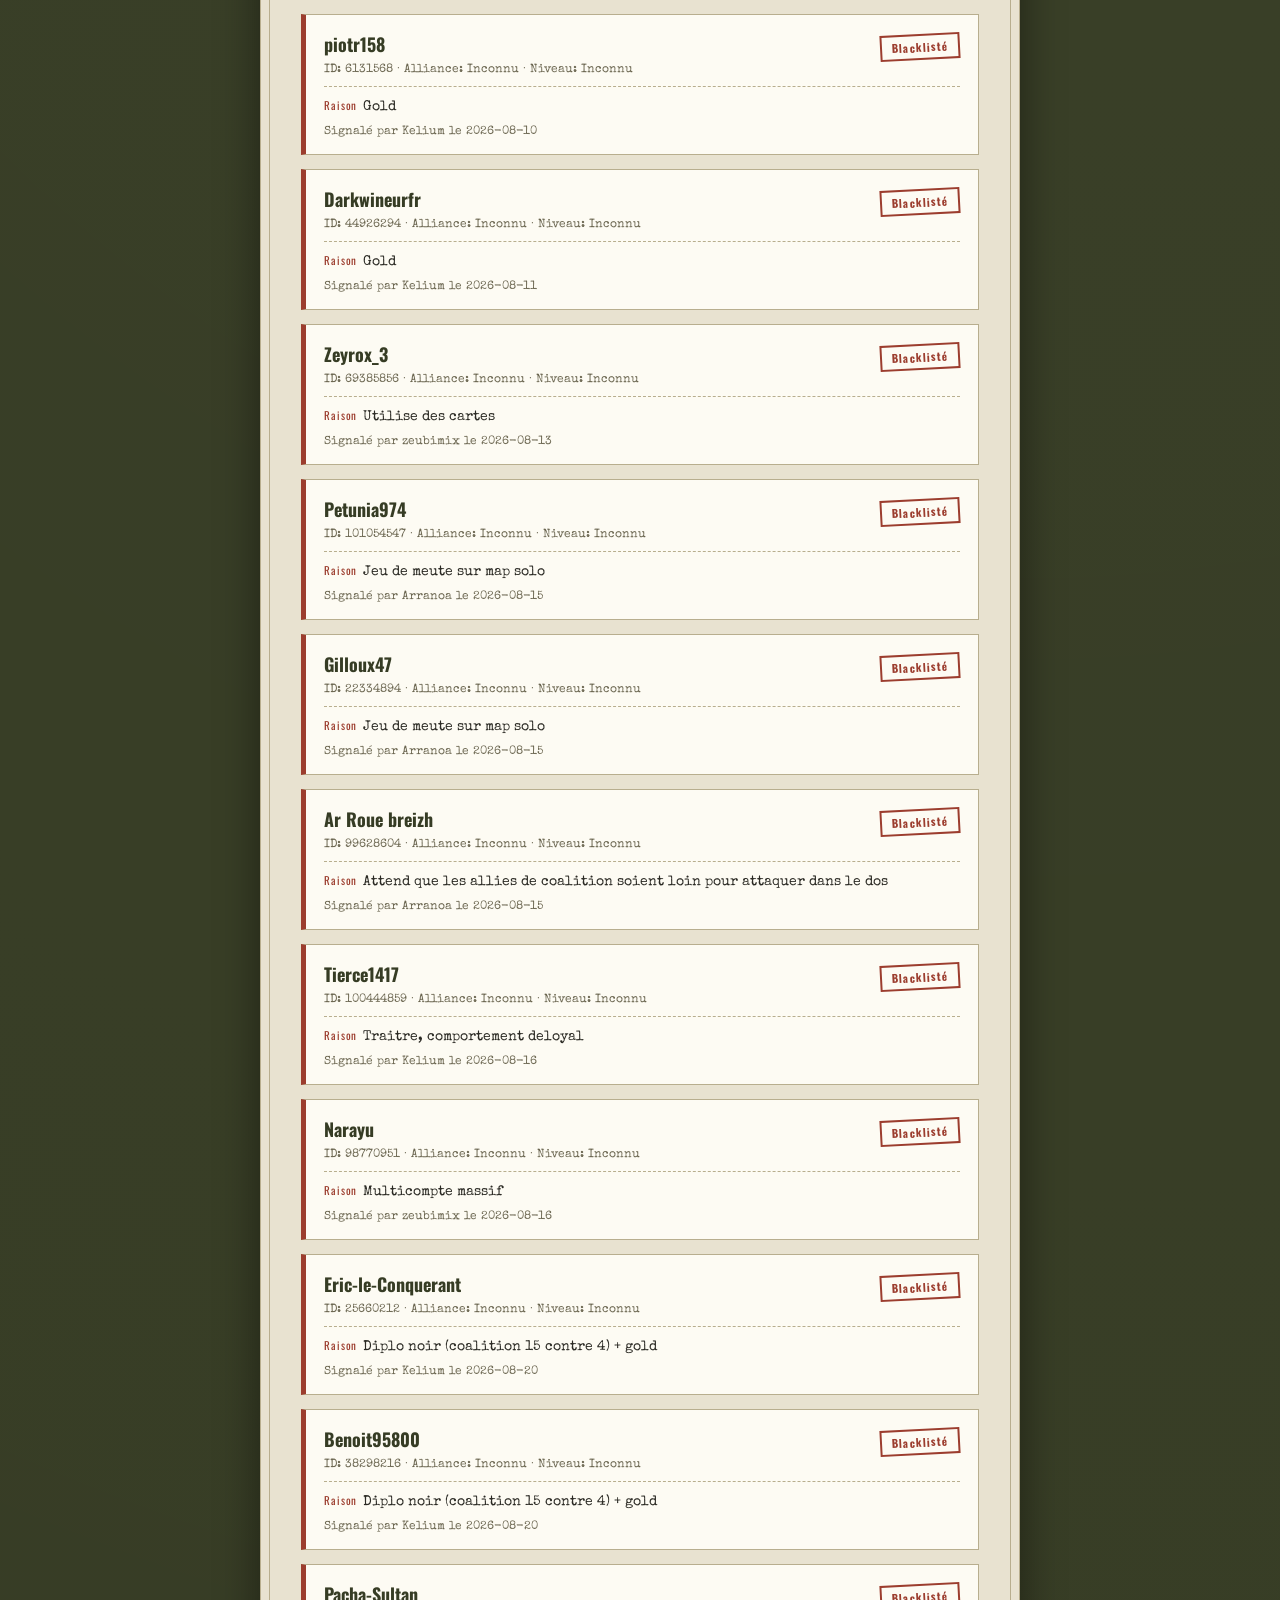
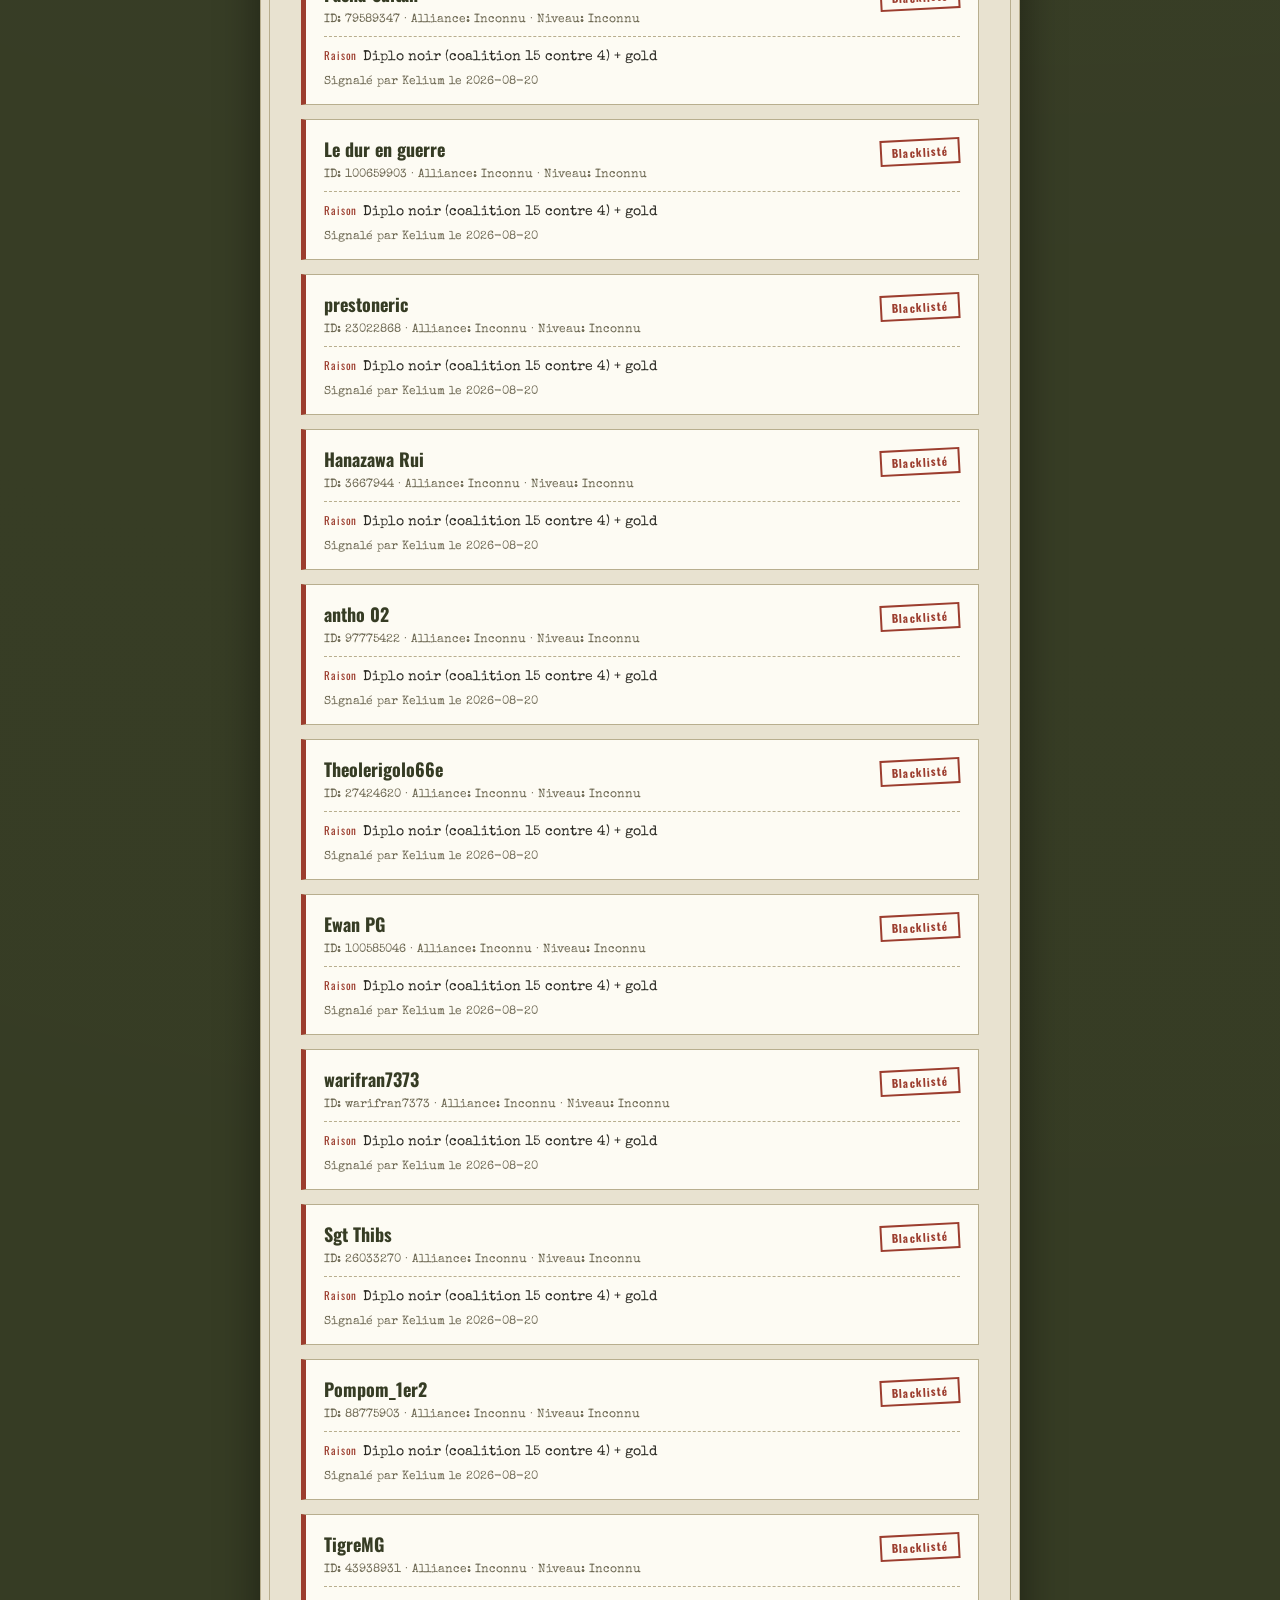
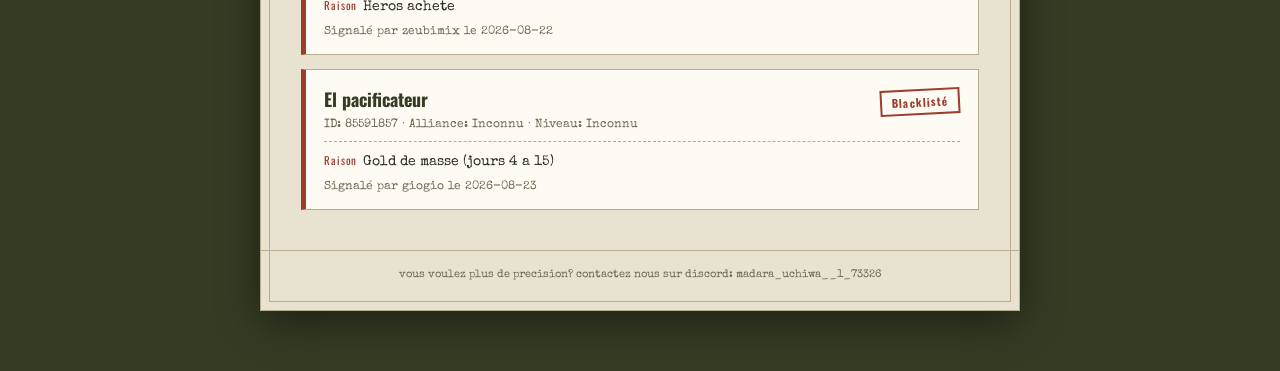
==== commit 9386a831: "Modify footer to add Discord contact info Updated footer content to include contact information." ====
--- a/index.html
+++ b/index.html
@@ -254,7 +254,7 @@
     <div class="results" id="results"></div>
   </div>
 
-  <footer>Dernière mise à jour du registre : consultez le fichier source sur GitHub</footer>
+  <footer>vous voulez plus de precision? contactez nous sur discord: madara_uchiwa__1_73326 </footer>
 </div>
 
 <script>
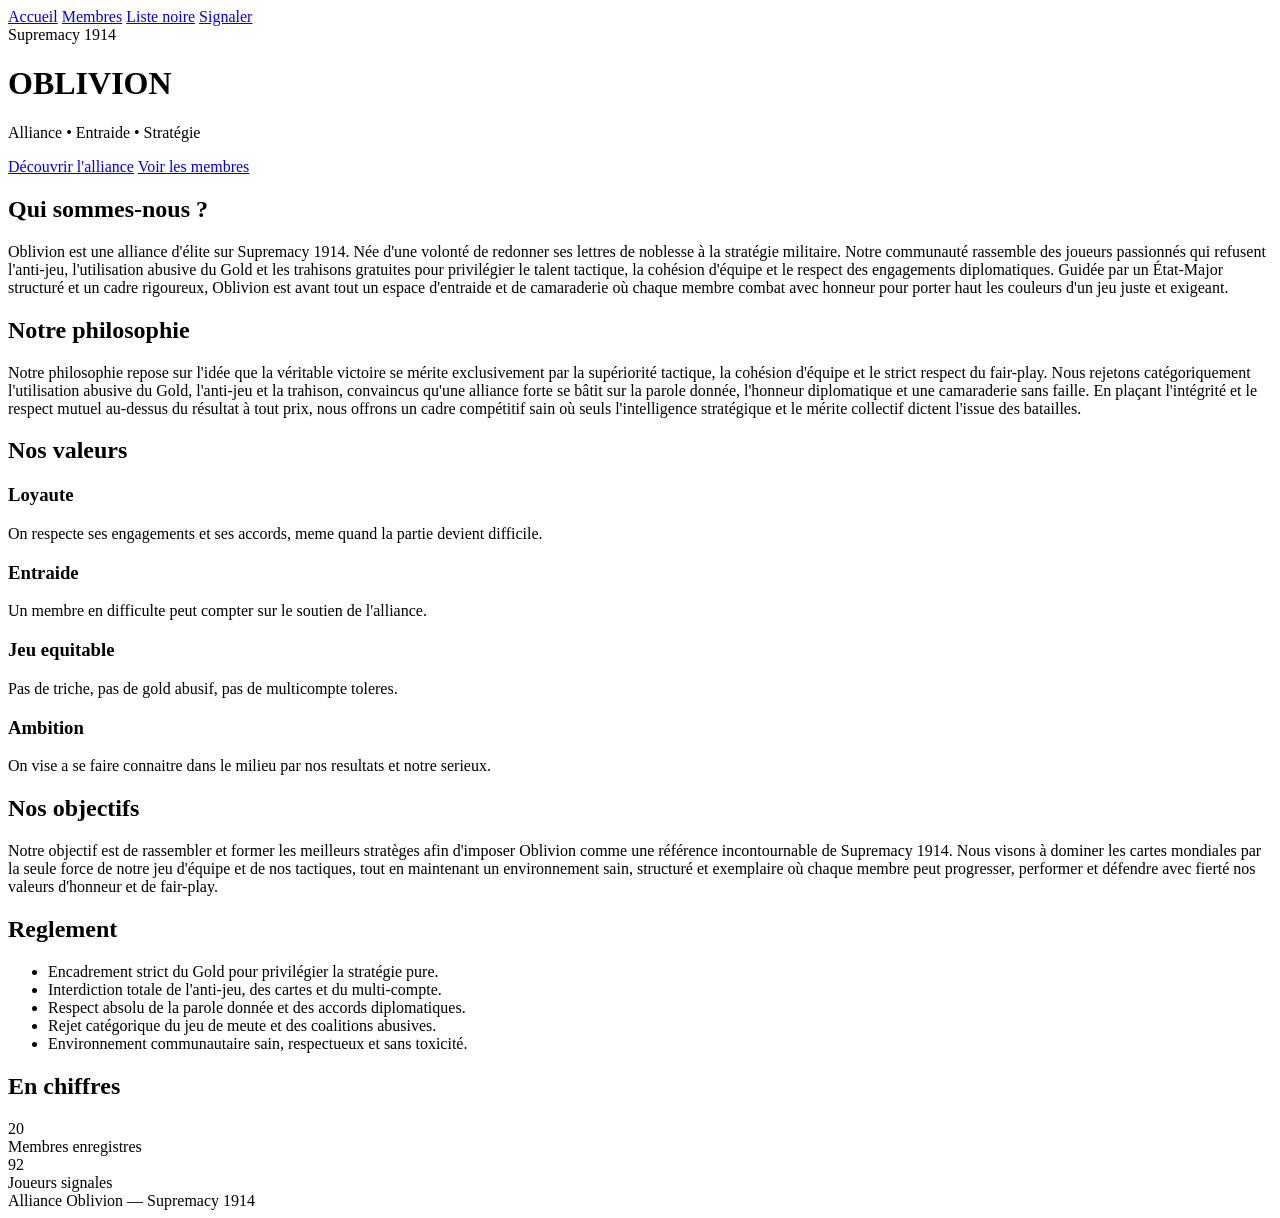
==== commit f7a7f1f7: "Add files via upload" ====
--- a/index.html
+++ b/index.html
@@ -3,370 +3,145 @@
 <head>
 <meta charset="UTF-8">
 <meta name="viewport" content="width=device-width, initial-scale=1.0">
-<title>Oblivion — Registre d'Alliance</title>
-<style>
-  @import url('https://fonts.googleapis.com/css2?family=Special+Elite&family=Oswald:wght@400;600;700&display=swap');
-
-  :root {
-    --paper: #e8e2d0;
-    --paper-dark: #dcd4bc;
-    --ink: #2b2a24;
-    --olive: #4a5232;
-    --olive-dark: #363c24;
-    --rust: #9c3d2e;
-    --rust-dark: #7a2f22;
-    --gold: #a9884f;
-    --line: #b8ae8e;
-  }
-
-  * { box-sizing: border-box; }
-
-  body {
-    margin: 0;
-    background: var(--olive-dark);
-    background-image:
-      radial-gradient(circle at 20% 20%, rgba(255,255,255,0.02) 0, transparent 40%),
-      radial-gradient(circle at 80% 70%, rgba(255,255,255,0.02) 0, transparent 40%);
-    color: var(--ink);
-    font-family: 'Special Elite', monospace;
-    min-height: 100vh;
-    padding: 24px 16px 60px;
-  }
-
-  .sheet {
-    max-width: 760px;
-    margin: 0 auto;
-    background: var(--paper);
-    border: 1px solid var(--line);
-    box-shadow: 0 12px 40px rgba(0,0,0,0.45);
-    position: relative;
-  }
-
-  .sheet::before {
-    content: "";
-    position: absolute;
-    inset: 8px;
-    border: 1px solid var(--line);
-    pointer-events: none;
-  }
-
-  header {
-    padding: 36px 40px 20px;
-    border-bottom: 2px solid var(--ink);
-    text-align: center;
-  }
-
-  .eyebrow {
-    font-family: 'Oswald', sans-serif;
-    font-weight: 600;
-    font-size: 12px;
-    letter-spacing: 0.15em;
-    color: var(--rust);
-  }
-
-  h1 {
-    font-family: 'Oswald', sans-serif;
-    font-weight: 700;
-    font-size: 34px;
-    margin: 6px 0 4px;
-    color: var(--olive-dark);
-    letter-spacing: 0.01em;
-  }
-
-  .subtitle {
-    font-size: 13px;
-    color: #5a5646;
-    margin: 0;
-  }
-
-  nav.tabs {
-    display: flex;
-    border-bottom: 1px solid var(--line);
-  }
-
-  nav.tabs button {
-    flex: 1;
-    background: none;
-    border: none;
-    font-family: 'Oswald', sans-serif;
-    font-weight: 600;
-    font-size: 14px;
-    letter-spacing: 0.04em;
-    padding: 14px 8px;
-    color: #7a755f;
-    cursor: pointer;
-    border-bottom: 3px solid transparent;
-  }
-
-  nav.tabs button.active {
-    color: var(--olive-dark);
-    border-bottom-color: var(--rust);
-  }
-
-  .content { padding: 28px 40px 40px; }
-
-  .search-row {
-    display: flex;
-    gap: 0;
-    margin-bottom: 22px;
-    border: 2px solid var(--ink);
-  }
-
-  .search-row input {
-    flex: 1;
-    padding: 13px 14px;
-    font-family: 'Special Elite', monospace;
-    font-size: 15px;
-    background: #fdfbf3;
-    border: none;
-    color: var(--ink);
-    outline: none;
-  }
-
-  .search-row .count {
-    font-family: 'Oswald', sans-serif;
-    font-size: 12px;
-    display: flex;
-    align-items: center;
-    padding: 0 16px;
-    background: var(--ink);
-    color: var(--paper);
-    letter-spacing: 0.05em;
-    white-space: nowrap;
-  }
-
-  .results { display: flex; flex-direction: column; gap: 14px; }
-
-  .card {
-    border: 1px solid var(--line);
-    background: #fdfbf3;
-    padding: 16px 18px;
-    position: relative;
-    overflow: hidden;
-  }
-
-  .card.flagged { border-left: 5px solid var(--rust); }
-  .card.clear { border-left: 5px solid var(--olive); }
-
-  .card-top {
-    display: flex;
-    justify-content: space-between;
-    align-items: baseline;
-    gap: 12px;
-    flex-wrap: wrap;
-  }
-
-  .card-name {
-    font-family: 'Oswald', sans-serif;
-    font-weight: 700;
-    font-size: 18px;
-    color: var(--olive-dark);
-  }
-
-  .stamp {
-    font-family: 'Oswald', sans-serif;
-    font-weight: 700;
-    font-size: 11px;
-    letter-spacing: 0.1em;
-    padding: 3px 10px;
-    border: 2px solid var(--rust);
-    color: var(--rust);
-    transform: rotate(-3deg);
-    white-space: nowrap;
-  }
-
-  .stamp.ok {
-    border-color: var(--olive);
-    color: var(--olive);
-  }
-
-  .meta {
-    font-size: 12px;
-    color: #6b6650;
-    margin-top: 4px;
-  }
-
-  .reason {
-    margin-top: 10px;
-    font-size: 14px;
-    line-height: 1.5;
-    color: var(--ink);
-    border-top: 1px dashed var(--line);
-    padding-top: 10px;
-  }
-
-  .reason .label {
-    font-family: 'Oswald', sans-serif;
-    font-size: 11px;
-    letter-spacing: 0.08em;
-    color: var(--rust);
-    margin-right: 6px;
-  }
-
-  .empty {
-    text-align: center;
-    padding: 40px 20px;
-    color: #7a755f;
-    font-size: 14px;
-  }
-
-  .empty strong {
-    display: block;
-    font-family: 'Oswald', sans-serif;
-    font-size: 16px;
-    color: var(--olive-dark);
-    margin-bottom: 6px;
-  }
-
-  footer {
-    text-align: center;
-    font-size: 11px;
-    color: #6b6650;
-    padding: 18px 40px 30px;
-    border-top: 1px solid var(--line);
-  }
-
-  @media (max-width: 600px) {
-    header, .content { padding-left: 22px; padding-right: 22px; }
-    h1 { font-size: 26px; }
-  }
-</style>
+<title>Oblivion — Alliance Supremacy 1914</title>
+<link rel="stylesheet" href="css/style.css">
 </head>
 <body>
 
+<div class="topbar">
+  <a href="index.html" class="active">Accueil</a>
+  <a href="membres.html">Membres</a>
+  <a href="blacklist.html">Liste noire</a>
+  <a href="signaler.html">Signaler</a>
+</div>
+
 <div class="sheet">
-  <header>
-    <div class="eyebrow">Alliance Oblivion — Supremacy 1914</div>
-    <h1>Registre &amp; Liste Noire</h1>
-    <p class="subtitle">Vérifiez un joueur avant de vous engager avec lui</p>
-  </header>
 
-  <nav class="tabs">
-    <button class="active" data-tab="blacklist">Liste noire</button>
-    <button data-tab="membres">Membres</button>
-  </nav>
-
-  <div class="content">
-    <div class="search-row">
-      <input id="search" type="text" placeholder="Rechercher un pseudo ou un ID...">
-      <div class="count" id="count">0 résultat</div>
+  <div class="hero">
+    <div class="eyebrow">Supremacy 1914</div>
+    <h1>OBLIVION</h1>
+    <p class="tagline">Alliance • Entraide • Stratégie</p>
+    <div class="cta-row">
+      <a href="#presentation" class="btn">Découvrir l'alliance</a>
+      <a href="membres.html" class="btn secondary">Voir les membres</a>
     </div>
-    <div class="results" id="results"></div>
   </div>
 
-  <footer>vous voulez plus de precision? contactez nous sur discord: madara_uchiwa__1_73326 </footer>
+  <div class="section" id="presentation">
+    <h2>Qui sommes-nous ?</h2>
+    <p>
+      <!-- TODO Mamy  -->
+      Oblivion est une alliance d'élite sur Supremacy 1914. 
+      Née d'une volonté de redonner ses lettres de noblesse à la stratégie militaire.
+      Notre communauté rassemble des joueurs passionnés qui refusent l'anti-jeu, 
+      l'utilisation abusive du Gold et les trahisons gratuites pour privilégier le talent tactique, la cohésion d'équipe et le respect des engagements diplomatiques.
+      Guidée par un État-Major structuré et un cadre rigoureux, Oblivion est avant tout un espace d'entraide et de camaraderie où chaque membre combat avec honneur pour porter haut les couleurs d'un jeu juste et exigeant.
+    </p>
+  </div>
+
+  <div class="section">
+    <h2>Notre philosophie</h2>
+    <p>
+      <!-- TODO Mamy  -->
+      Notre philosophie repose sur l'idée que la véritable
+      victoire se mérite exclusivement par la supériorité
+      tactique, la cohésion d'équipe et le strict respect
+      du fair-play. Nous rejetons catégoriquement l'utilisation
+      abusive du Gold, l'anti-jeu et la trahison, convaincus
+      qu'une alliance forte se bâtit sur la parole donnée,
+      l'honneur diplomatique et une camaraderie sans faille.
+      En plaçant l'intégrité et le respect mutuel au-dessus
+      du résultat à tout prix, nous offrons un cadre
+      compétitif sain où seuls l'intelligence stratégique
+      et le mérite collectif dictent l'issue des batailles.
+    </p>
+  </div>
+
+  <div class="section">
+    <h2>Nos valeurs</h2>
+    <div class="values-grid">
+      <div class="value-card">
+        <h3>Loyaute</h3>
+        <p>On respecte ses engagements et ses accords, meme quand la partie devient difficile.</p>
+      </div>
+      <div class="value-card">
+        <h3>Entraide</h3>
+        <p>Un membre en difficulte peut compter sur le soutien de l'alliance.</p>
+      </div>
+      <div class="value-card">
+        <h3>Jeu equitable</h3>
+        <p>Pas de triche, pas de gold abusif, pas de multicompte toleres.</p>
+      </div>
+      <div class="value-card">
+        <h3>Ambition</h3>
+        <p>On vise a se faire connaitre dans le milieu par nos resultats et notre serieux.</p>
+      </div>
+    </div>
+  </div>
+
+  <div class="section">
+    <h2>Nos objectifs</h2>
+    <p>
+      <!-- TODO Mamy -->
+      Notre objectif est de rassembler et former les meilleurs
+      stratèges afin d'imposer Oblivion comme une référence
+      incontournable de Supremacy 1914. Nous visons à dominer
+      les cartes mondiales par la seule force de notre jeu
+      d'équipe et de nos tactiques, tout en maintenant un
+      environnement sain, structuré et exemplaire où chaque
+      membre peut progresser, performer et défendre avec fierté
+      nos valeurs d'honneur et de fair-play.
+    </p>
+  </div>
+
+  <div class="section">
+    <h2>Reglement</h2>
+    <ul class="rules-list">
+      <!-- TODO Mamy -->
+      <li>Encadrement strict du Gold pour privilégier la stratégie pure.</li>
+      <li>Interdiction totale de l'anti-jeu, des cartes et du multi-compte.</li>
+      <li>Respect absolu de la parole donnée et des accords diplomatiques.</li>
+      <li>Rejet catégorique du jeu de meute et des coalitions abusives.</li>
+      <li>Environnement communautaire sain, respectueux et sans toxicité.</li>
+    </ul>
+  </div>
+
+  <div class="section" id="chiffres">
+    <h2>En chiffres</h2>
+    <div class="stats-grid" id="stats-grid">
+      <div class="stat-card">
+        <div class="stat-number" id="stat-membres">—</div>
+        <div class="stat-label">Membres enregistres</div>
+      </div>
+      <div class="stat-card">
+        <div class="stat-number" id="stat-blacklist">—</div>
+        <div class="stat-label">Joueurs signales</div>
+      </div>
+    </div>
+  </div>
+
+  <footer>Alliance Oblivion — Supremacy 1914</footer>
+  <!--https://formspree.io/f/xjyvqvpk -->
 </div>
 
 <script>
-  let blacklist = [];
-  let membres = [];
-  let activeTab = 'blacklist';
-
-  async function loadData() {
+  async function loadStats() {
     try {
       const [blRes, memRes] = await Promise.all([
-        fetch('blacklist.json').catch(() => null),
-        fetch('membres.json').catch(() => null)
+        fetch('blacklist.json'),
+        fetch('membres.json')
       ]);
-      blacklist = blRes && blRes.ok ? await blRes.json() : [];
-      membres = memRes && memRes.ok ? await memRes.json() : [];
+      const blacklist = blRes.ok ? await blRes.json() : [];
+      const membres = memRes.ok ? await memRes.json() : [];
+      document.getElementById('stat-blacklist').textContent = blacklist.length;
+      document.getElementById('stat-membres').textContent = membres.length;
     } catch (e) {
-      blacklist = [];
-      membres = [];
-    }
-    render('');
-  }
-
-  function normalize(s) {
-    return (s || '').toString().toLowerCase();
-  }
-
-  function render(query) {
-    const q = normalize(query);
-    const resultsEl = document.getElementById('results');
-    const countEl = document.getElementById('count');
-    resultsEl.innerHTML = '';
-
-    if (activeTab === 'blacklist') {
-      const filtered = q
-        ? blacklist.filter(p => normalize(p.pseudo).includes(q) || normalize(p.id_jeu).includes(q))
-        : blacklist;
-
-      countEl.textContent = filtered.length + (filtered.length > 1 ? ' résultats' : ' résultat');
-
-      if (filtered.length === 0) {
-        resultsEl.innerHTML = `<div class="empty">
-          <strong>${q ? 'Aucun résultat' : 'La liste noire est vide'}</strong>
-          ${q ? "Ce pseudo ou cet ID n'apparaît dans aucun signalement." : 'Aucun joueur signalé pour le moment.'}
-        </div>`;
-        return;
-      }
-
-      filtered.forEach(p => {
-        const card = document.createElement('div');
-        card.className = 'card flagged';
-        card.innerHTML = `
-          <div class="card-top">
-            <div class="card-name">${escapeHtml(p.pseudo)}</div>
-            <div class="stamp">Blacklisté</div>
-          </div>
-          <div class="meta">ID: ${escapeHtml(p.id_jeu || 'Inconnu')} · Alliance: ${escapeHtml(p.alliance || 'Inconnue')} · Niveau: ${escapeHtml(p.niveau || '?')}</div>
-          <div class="reason"><span class="label">Raison</span>${escapeHtml(p.raison)}</div>
-          <div class="meta" style="margin-top:8px;">Signalé par ${escapeHtml(p.ajoute_par || '?')} le ${escapeHtml(p.date_ajout || '')}</div>
-        `;
-        resultsEl.appendChild(card);
-      });
-    } else {
-      const filtered = q
-        ? membres.filter(m => normalize(m.pseudo).includes(q) || normalize(m.id_jeu).includes(q))
-        : membres;
-
-      countEl.textContent = filtered.length + (filtered.length > 1 ? ' résultats' : ' résultat');
-
-      if (filtered.length === 0) {
-        resultsEl.innerHTML = `<div class="empty">
-          <strong>${q ? 'Aucun résultat' : 'Aucun membre enregistré'}</strong>
-          ${q ? "Ce pseudo ou cet ID ne correspond à aucun membre." : ''}
-        </div>`;
-        return;
-      }
-
-      filtered.forEach(m => {
-        const card = document.createElement('div');
-        card.className = 'card clear';
-        card.innerHTML = `
-          <div class="card-top">
-            <div class="card-name">${escapeHtml(m.pseudo)}</div>
-            <div class="stamp ok">Membre</div>
-          </div>
-          <div class="meta">ID: ${escapeHtml(m.id_jeu || 'Inconnu')} · Niveau: ${escapeHtml(m.niveau || '?')} (le ${escapeHtml(m.date_niveau || '?')})</div>
-          <div class="meta" style="margin-top:6px;">Victoires : ${escapeHtml(String(m.victoires ?? 0))}</div>
-        `;
-        resultsEl.appendChild(card);
-      });
+      document.getElementById('stat-blacklist').textContent = '?';
+      document.getElementById('stat-membres').textContent = '?';
     }
   }
-
-  function escapeHtml(str) {
-    const div = document.createElement('div');
-    div.textContent = str == null ? '' : str;
-    return div.innerHTML;
-  }
-
-  document.querySelectorAll('nav.tabs button').forEach(btn => {
-    btn.addEventListener('click', () => {
-      document.querySelectorAll('nav.tabs button').forEach(b => b.classList.remove('active'));
-      btn.classList.add('active');
-      activeTab = btn.dataset.tab;
-      document.getElementById('search').value = '';
-      render('');
-    });
-  });
-
-  document.getElementById('search').addEventListener('input', (e) => render(e.target.value));
-
-  loadData();
+  loadStats();
 </script>
 
 </body>
-</html>
+</html>
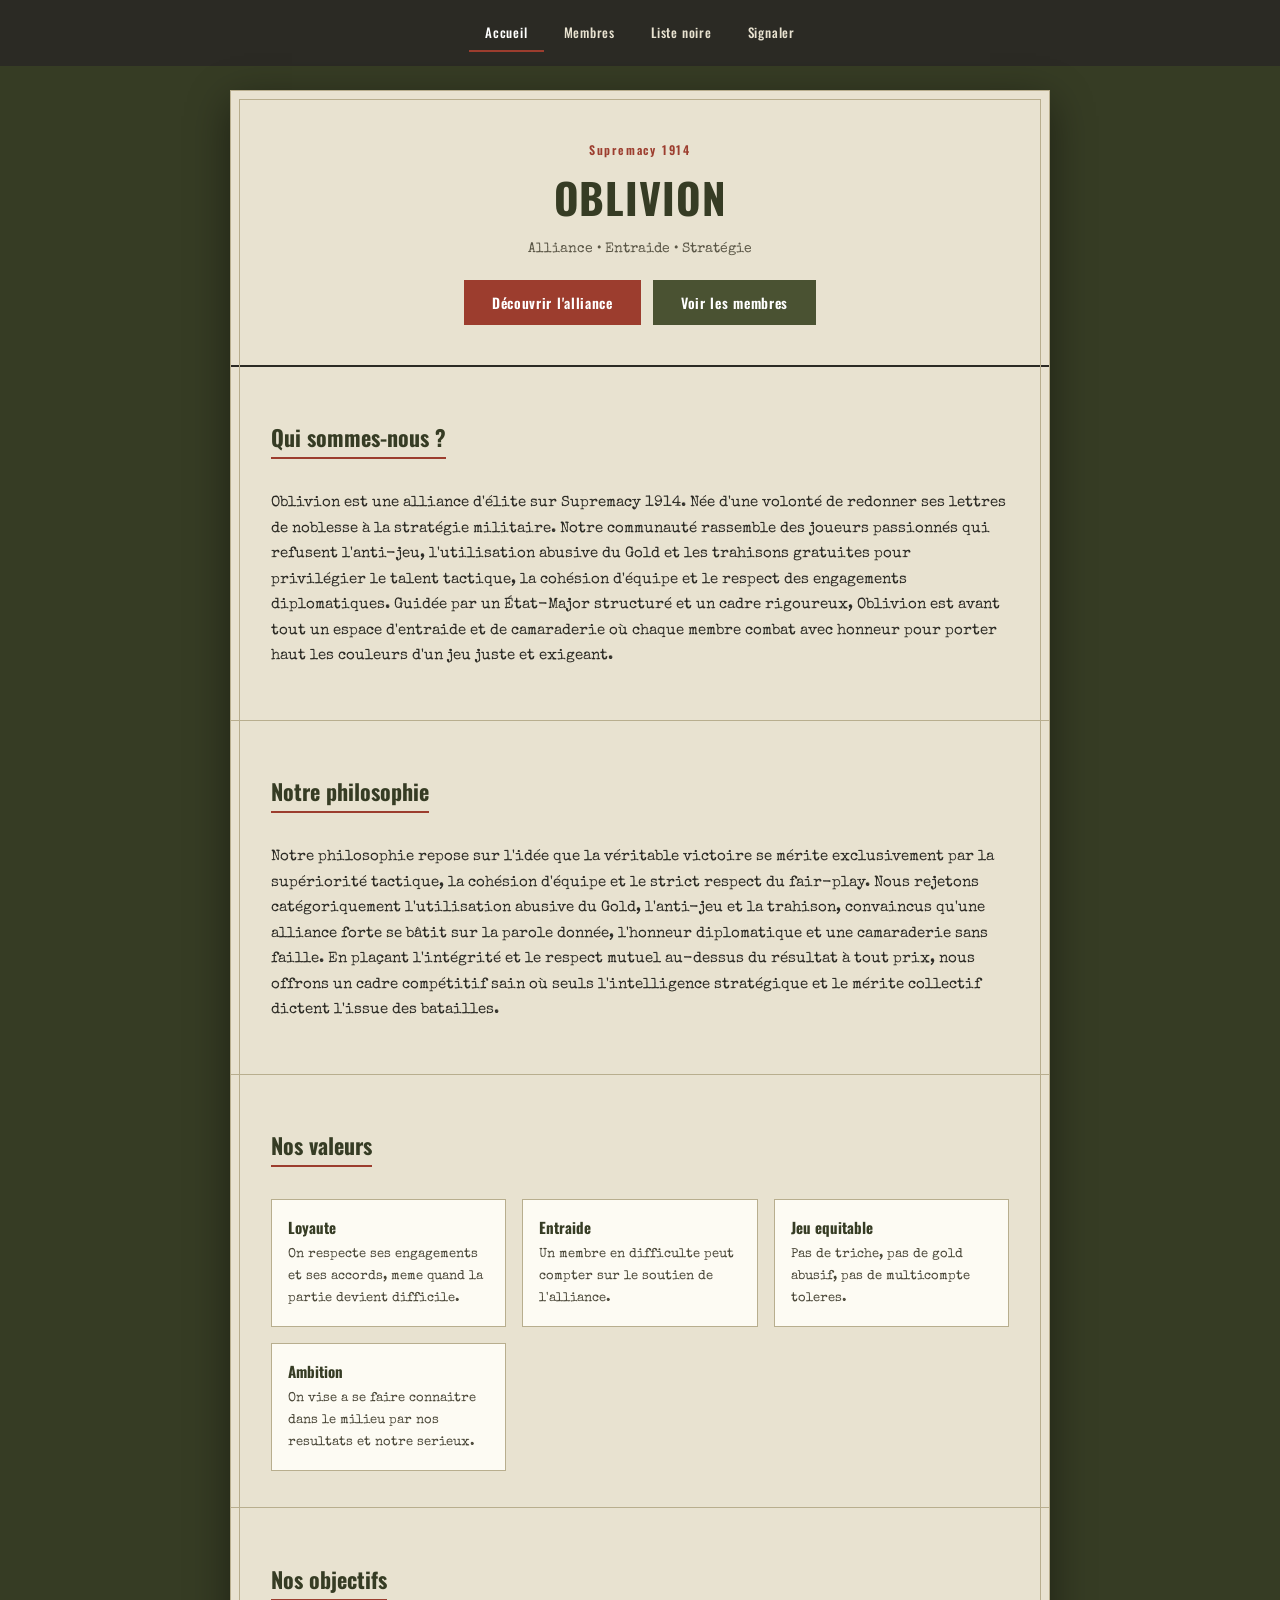
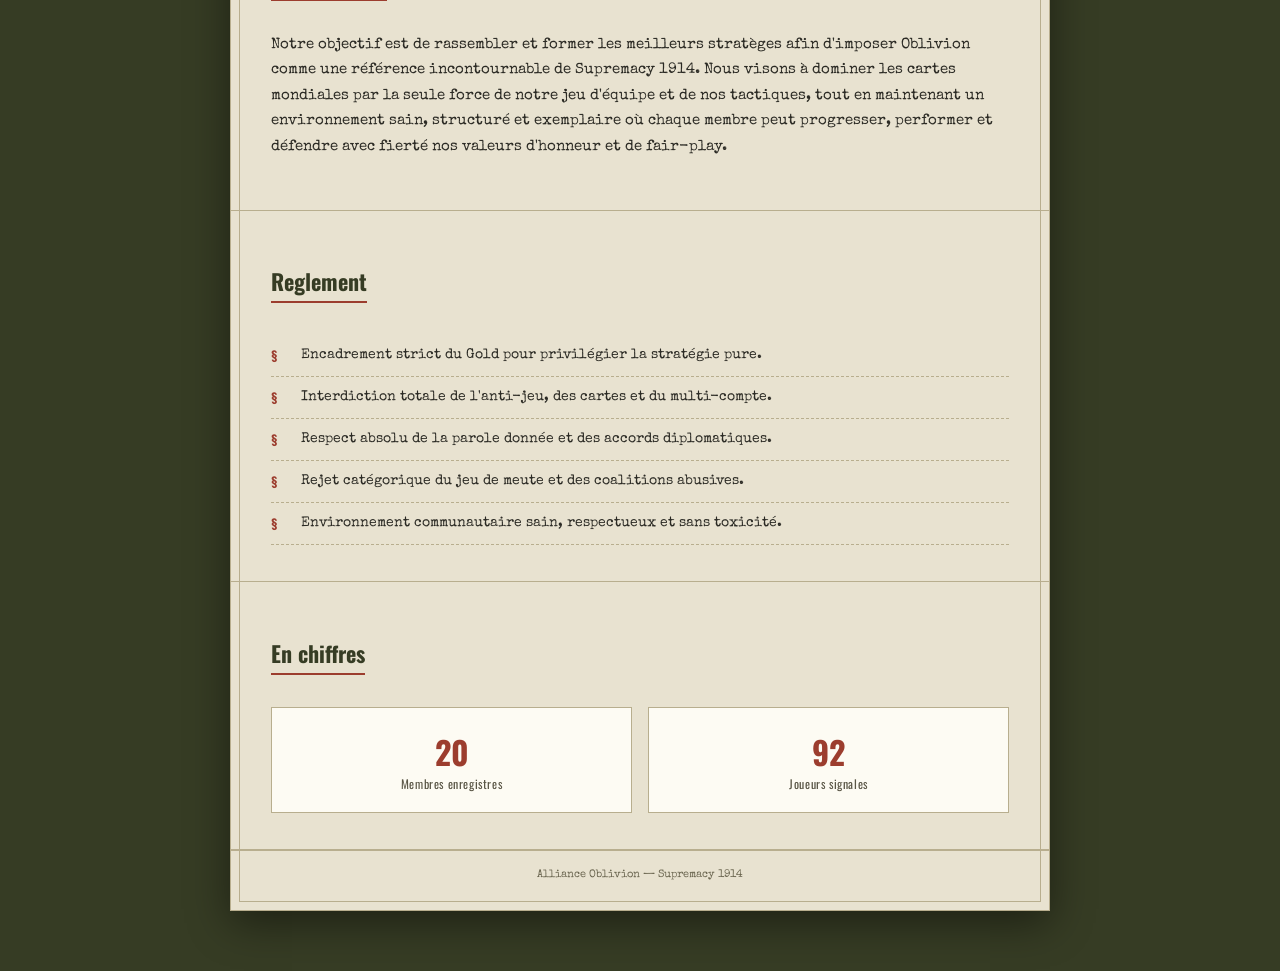
==== commit 39478976: "Fix HTML encoding issues and clean up structure" ====
--- a/index.html
+++ b/index.html
@@ -4,7 +4,7 @@
 <meta charset="UTF-8">
 <meta name="viewport" content="width=device-width, initial-scale=1.0">
 <title>Oblivion — Alliance Supremacy 1914</title>
-<link rel="stylesheet" href="css/style.css">
+<link rel="stylesheet" href="style.css">
 </head>
 <body>
 
@@ -144,4 +144,4 @@
 </script>
 
 </body>
-</html>+</html>
--- a/style.css
+++ b/style.css
@@ -0,0 +1,324 @@
+@import url('https://fonts.googleapis.com/css2?family=Special+Elite&family=Oswald:wght@400;500;600;700&display=swap');
+
+:root {
+  --paper: #e8e2d0;
+  --paper-dark: #dcd4bc;
+  --ink: #2b2a24;
+  --olive: #4a5232;
+  --olive-dark: #363c24;
+  --rust: #9c3d2e;
+  --rust-dark: #7a2f22;
+  --gold: #a9884f;
+  --line: #b8ae8e;
+}
+
+* { box-sizing: border-box; }
+
+body {
+  margin: 0;
+  background: var(--olive-dark);
+  color: var(--ink);
+  font-family: 'Special Elite', monospace;
+  min-height: 100vh;
+}
+
+a { color: inherit; }
+
+/* ---------- Barre de navigation ---------- */
+.topbar {
+  background: var(--ink);
+  color: var(--paper);
+  display: flex;
+  align-items: center;
+  justify-content: center;
+  gap: 4px;
+  padding: 14px 16px;
+  flex-wrap: wrap;
+}
+
+.topbar a {
+  font-family: 'Oswald', sans-serif;
+  font-weight: 500;
+  font-size: 13px;
+  letter-spacing: 0.06em;
+  text-decoration: none;
+  color: var(--paper);
+  padding: 8px 16px;
+  border-bottom: 2px solid transparent;
+}
+
+.topbar a.active,
+.topbar a:hover {
+  border-bottom-color: var(--rust);
+  color: #fff;
+}
+
+/* ---------- Conteneur type "feuille de dossier" ---------- */
+.sheet {
+  max-width: 820px;
+  margin: 24px auto 60px;
+  background: var(--paper);
+  border: 1px solid var(--line);
+  box-shadow: 0 12px 40px rgba(0,0,0,0.45);
+  position: relative;
+}
+
+.sheet::before {
+  content: "";
+  position: absolute;
+  inset: 8px;
+  border: 1px solid var(--line);
+  pointer-events: none;
+}
+
+.content { padding: 32px 40px 48px; }
+
+/* ---------- Titres ---------- */
+h1, h2, h3 {
+  font-family: 'Oswald', sans-serif;
+  color: var(--olive-dark);
+}
+
+.eyebrow {
+  font-family: 'Oswald', sans-serif;
+  font-weight: 600;
+  font-size: 12px;
+  letter-spacing: 0.15em;
+  color: var(--rust);
+}
+
+/* ---------- Recherche (pages membres / blacklist) ---------- */
+.search-row {
+  display: flex;
+  margin-bottom: 22px;
+  border: 2px solid var(--ink);
+}
+
+.search-row input {
+  flex: 1;
+  padding: 13px 14px;
+  font-family: 'Special Elite', monospace;
+  font-size: 15px;
+  background: #fdfbf3;
+  border: none;
+  color: var(--ink);
+  outline: none;
+}
+
+.search-row .count {
+  font-family: 'Oswald', sans-serif;
+  font-size: 12px;
+  display: flex;
+  align-items: center;
+  padding: 0 16px;
+  background: var(--ink);
+  color: var(--paper);
+  white-space: nowrap;
+}
+
+.results { display: flex; flex-direction: column; gap: 14px; }
+
+.card {
+  border: 1px solid var(--line);
+  background: #fdfbf3;
+  padding: 16px 18px;
+}
+
+.card.flagged { border-left: 5px solid var(--rust); }
+.card.clear { border-left: 5px solid var(--olive); }
+
+.card-top {
+  display: flex;
+  justify-content: space-between;
+  align-items: baseline;
+  gap: 12px;
+  flex-wrap: wrap;
+}
+
+.card-name {
+  font-family: 'Oswald', sans-serif;
+  font-weight: 700;
+  font-size: 18px;
+  color: var(--olive-dark);
+}
+
+.stamp {
+  font-family: 'Oswald', sans-serif;
+  font-weight: 700;
+  font-size: 11px;
+  letter-spacing: 0.1em;
+  padding: 3px 10px;
+  border: 2px solid var(--rust);
+  color: var(--rust);
+  transform: rotate(-3deg);
+  white-space: nowrap;
+}
+
+.stamp.ok { border-color: var(--olive); color: var(--olive); }
+
+.meta { font-size: 12px; color: #6b6650; margin-top: 4px; }
+
+.reason {
+  margin-top: 10px;
+  font-size: 14px;
+  line-height: 1.5;
+  border-top: 1px dashed var(--line);
+  padding-top: 10px;
+}
+
+.reason .label {
+  font-family: 'Oswald', sans-serif;
+  font-size: 11px;
+  letter-spacing: 0.08em;
+  color: var(--rust);
+  margin-right: 6px;
+}
+
+.empty { text-align: center; padding: 40px 20px; color: #7a755f; font-size: 14px; }
+.empty strong { display: block; font-family: 'Oswald', sans-serif; font-size: 16px; color: var(--olive-dark); margin-bottom: 6px; }
+
+/* ---------- Page d'accueil ---------- */
+.hero {
+  text-align: center;
+  padding: 50px 20px 40px;
+  border-bottom: 2px solid var(--ink);
+}
+
+.hero h1 {
+  font-size: 42px;
+  font-weight: 700;
+  margin: 8px 0 4px;
+  letter-spacing: 0.02em;
+}
+
+.hero .tagline { font-size: 14px; color: #5a5646; margin-bottom: 24px; }
+
+.btn {
+  display: inline-block;
+  font-family: 'Oswald', sans-serif;
+  font-weight: 600;
+  font-size: 14px;
+  letter-spacing: 0.05em;
+  padding: 12px 28px;
+  background: var(--rust);
+  color: #fff;
+  text-decoration: none;
+  border: none;
+  cursor: pointer;
+}
+
+.btn:hover { background: var(--rust-dark); }
+.btn.secondary { background: var(--olive); }
+.btn.secondary:hover { background: var(--olive-dark); }
+
+.section { padding: 36px 40px; border-bottom: 1px solid var(--line); }
+.section:last-child { border-bottom: none; }
+
+.section h2 {
+  font-size: 22px;
+  border-bottom: 2px solid var(--rust);
+  display: inline-block;
+  padding-bottom: 4px;
+  margin-bottom: 16px;
+}
+
+.section p { line-height: 1.7; font-size: 15px; }
+
+.values-grid, .stats-grid {
+  display: grid;
+  grid-template-columns: repeat(auto-fit, minmax(180px, 1fr));
+  gap: 16px;
+  margin-top: 16px;
+}
+
+.value-card {
+  background: #fdfbf3;
+  border: 1px solid var(--line);
+  padding: 16px;
+}
+
+.value-card h3 { font-size: 15px; margin: 0 0 6px; }
+.value-card p { font-size: 13px; margin: 0; color: #4a4738; }
+
+.stat-card {
+  background: #fdfbf3;
+  border: 1px solid var(--line);
+  text-align: center;
+  padding: 20px 10px;
+}
+
+.stat-number {
+  font-family: 'Oswald', sans-serif;
+  font-weight: 700;
+  font-size: 32px;
+  color: var(--rust);
+}
+
+.stat-label {
+  font-family: 'Oswald', sans-serif;
+  font-size: 12px;
+  letter-spacing: 0.05em;
+  color: #5a5646;
+}
+
+.rules-list { list-style: none; padding: 0; margin: 16px 0 0; }
+.rules-list li {
+  padding: 10px 0 10px 30px;
+  position: relative;
+  border-bottom: 1px dashed var(--line);
+  font-size: 14px;
+  line-height: 1.5;
+}
+.rules-list li::before {
+  content: "§";
+  position: absolute;
+  left: 0;
+  color: var(--rust);
+  font-weight: bold;
+  font-family: 'Oswald', sans-serif;
+}
+
+.cta-row { display: flex; gap: 12px; justify-content: center; flex-wrap: wrap; margin-top: 8px; }
+
+/* ---------- Formulaire (page signaler) ---------- */
+form.report {
+  display: flex;
+  flex-direction: column;
+  gap: 14px;
+}
+
+form.report label {
+  font-family: 'Oswald', sans-serif;
+  font-size: 12px;
+  letter-spacing: 0.05em;
+  color: var(--olive-dark);
+}
+
+form.report input,
+form.report textarea {
+  width: 100%;
+  padding: 12px;
+  font-family: 'Special Elite', monospace;
+  font-size: 14px;
+  background: #fdfbf3;
+  border: 2px solid var(--ink);
+  color: var(--ink);
+  outline: none;
+}
+
+form.report textarea { resize: vertical; min-height: 120px; }
+
+.form-note { font-size: 12px; color: #6b6650; margin-top: -6px; }
+
+footer {
+  text-align: center;
+  font-size: 11px;
+  color: #6b6650;
+  padding: 18px 40px 30px;
+  border-top: 1px solid var(--line);
+}
+
+@media (max-width: 600px) {
+  .content, .section { padding-left: 22px; padding-right: 22px; }
+  .hero h1 { font-size: 30px; }
+}
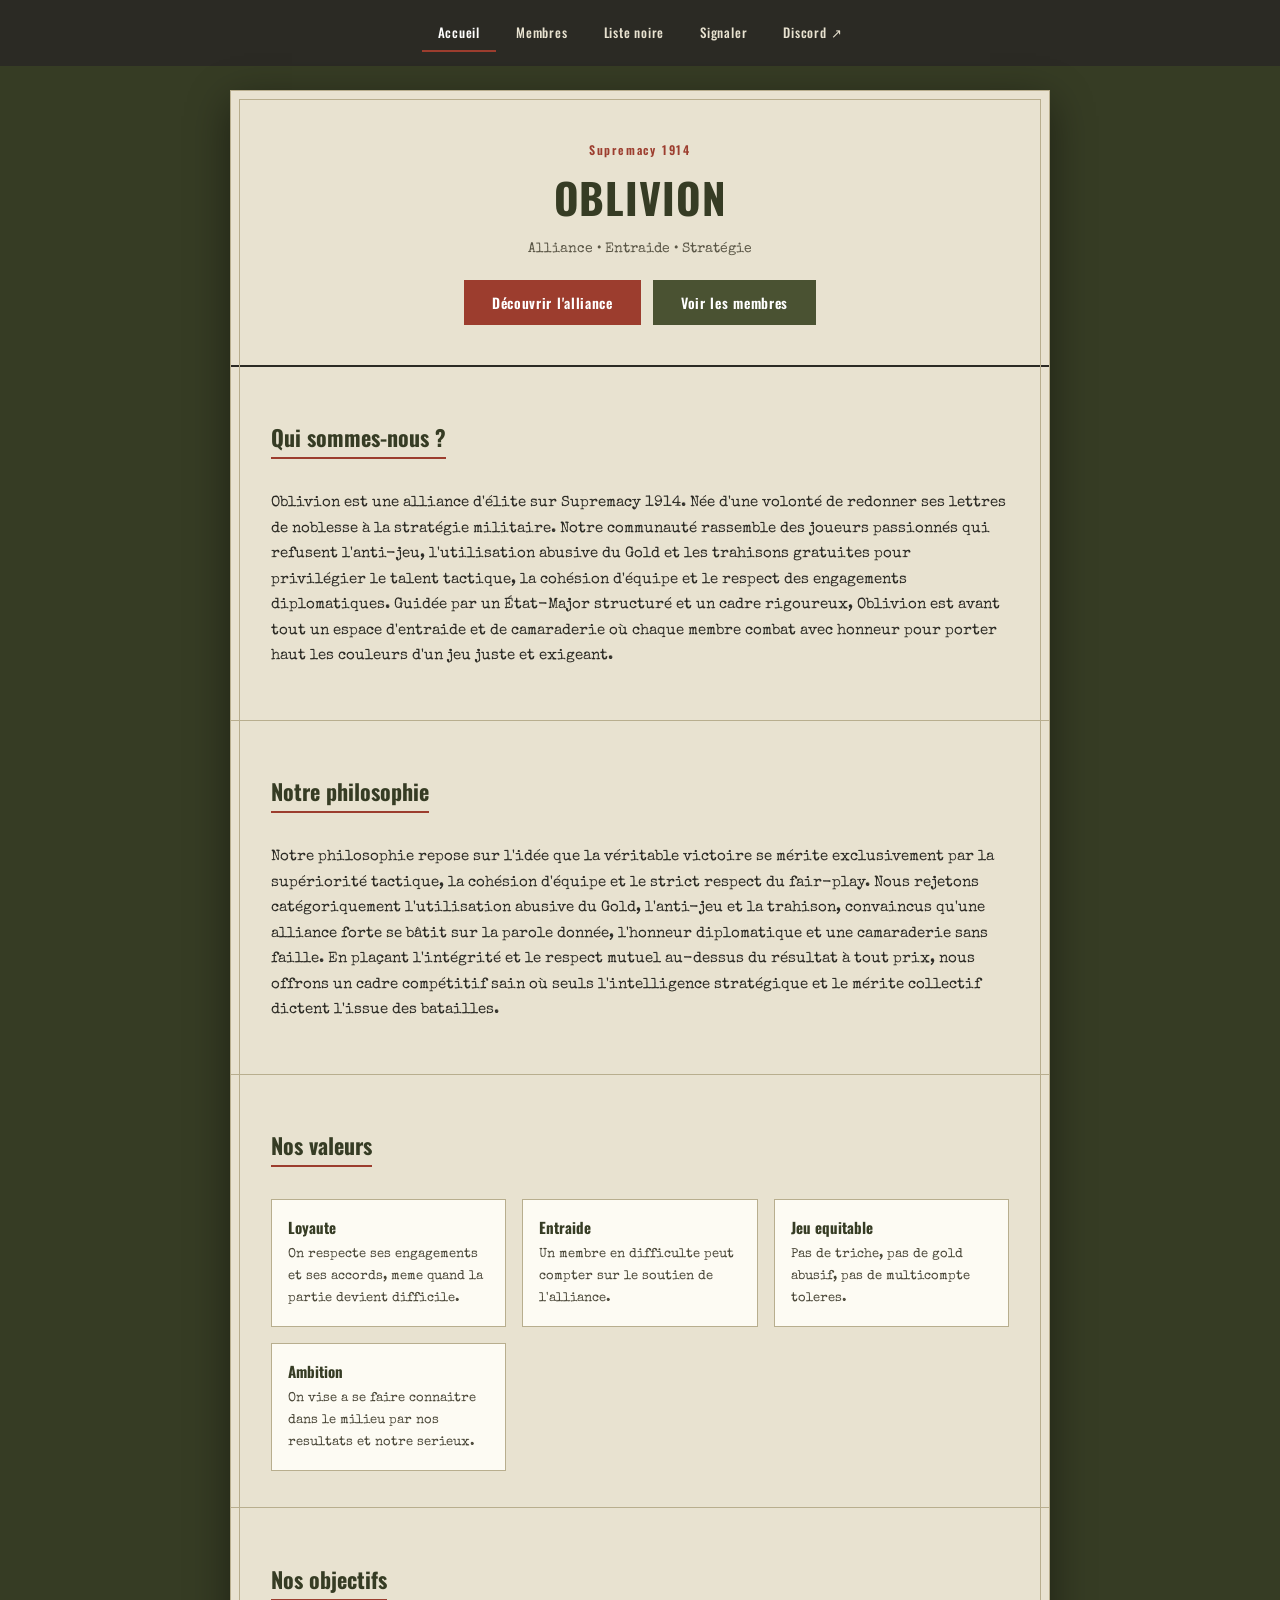
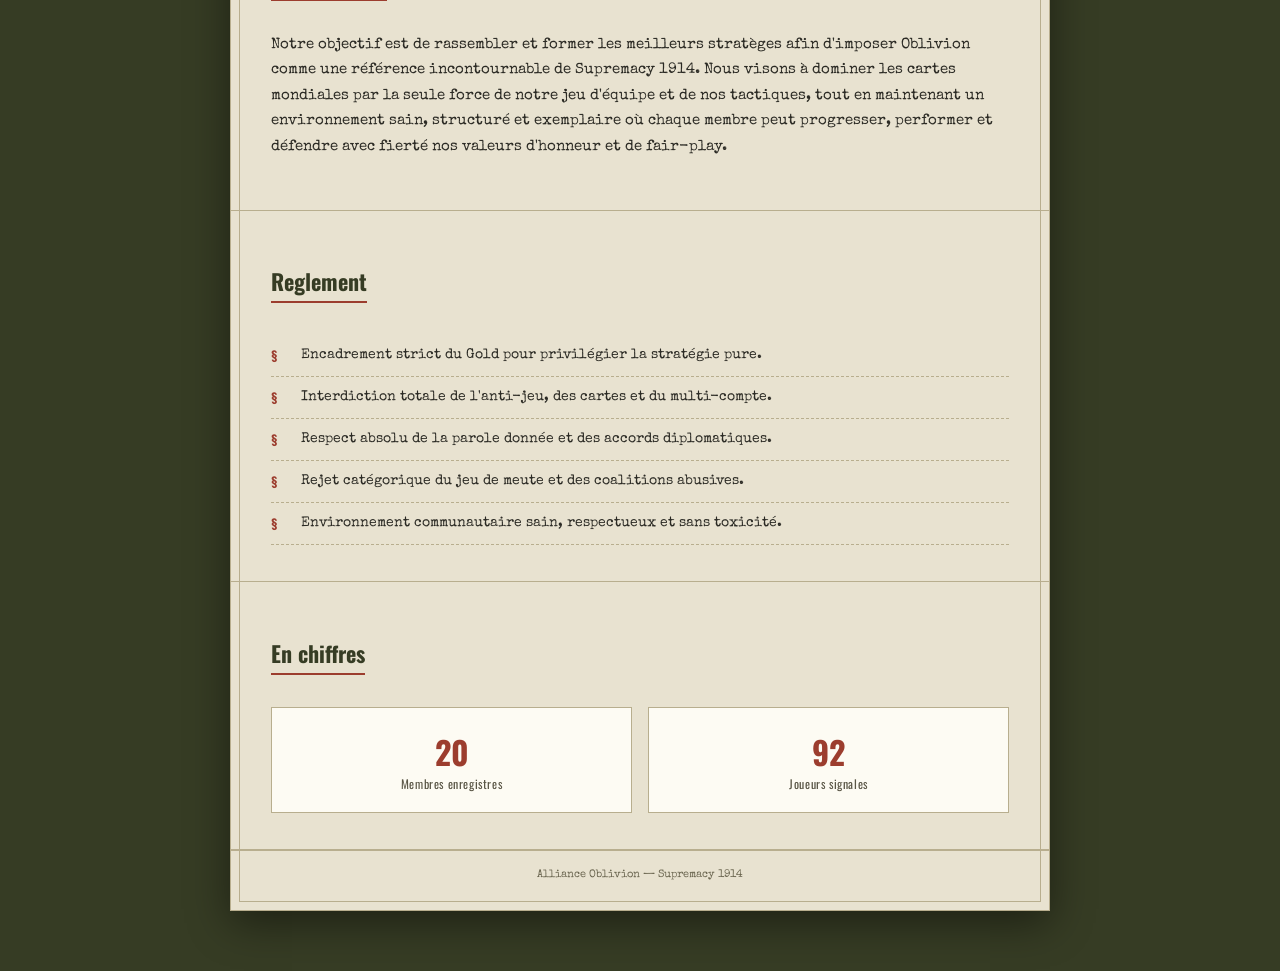
==== commit 3aee5598: "Update index.html" ====
--- a/index.html
+++ b/index.html
@@ -13,6 +13,7 @@
   <a href="membres.html">Membres</a>
   <a href="blacklist.html">Liste noire</a>
   <a href="signaler.html">Signaler</a>
+  <a href="https://discord.gg/QsgfNkR2nr" target="_blank">Discord ↗</a>
 </div>
 
 <div class="sheet">
